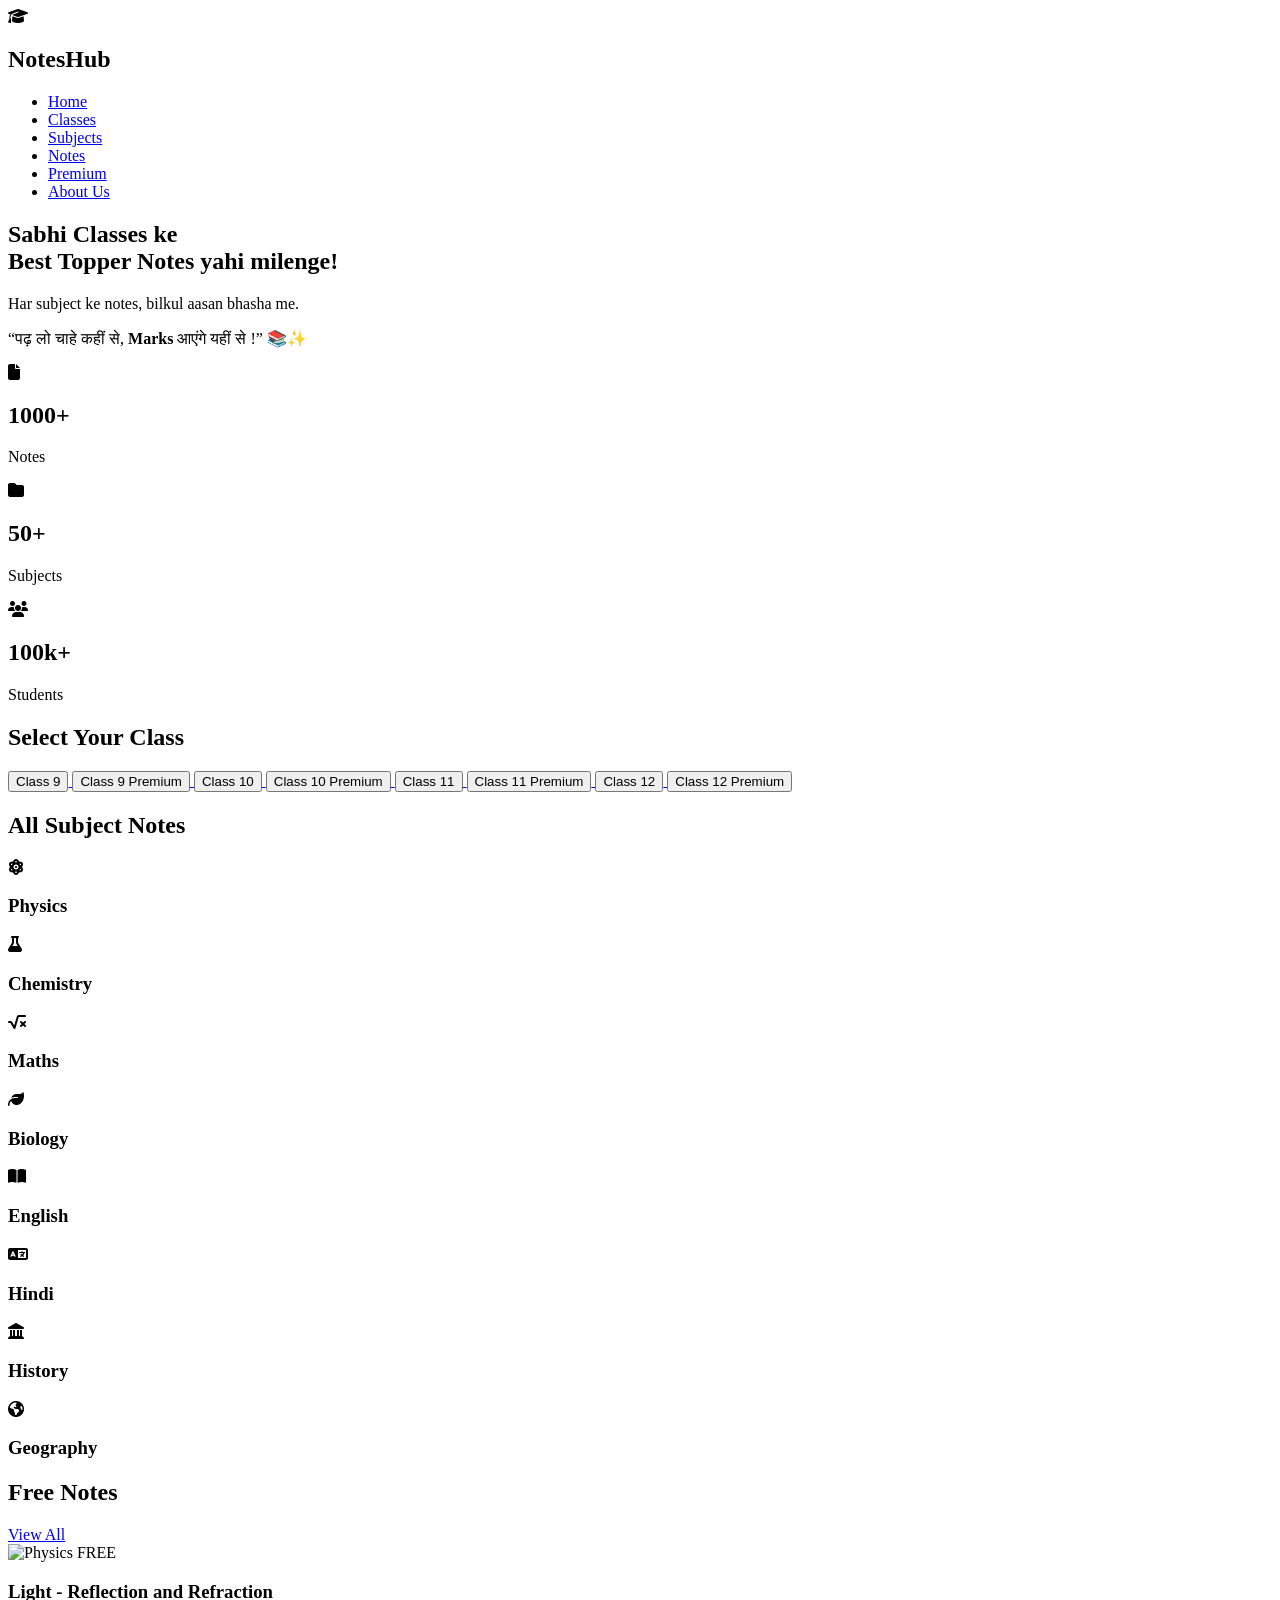
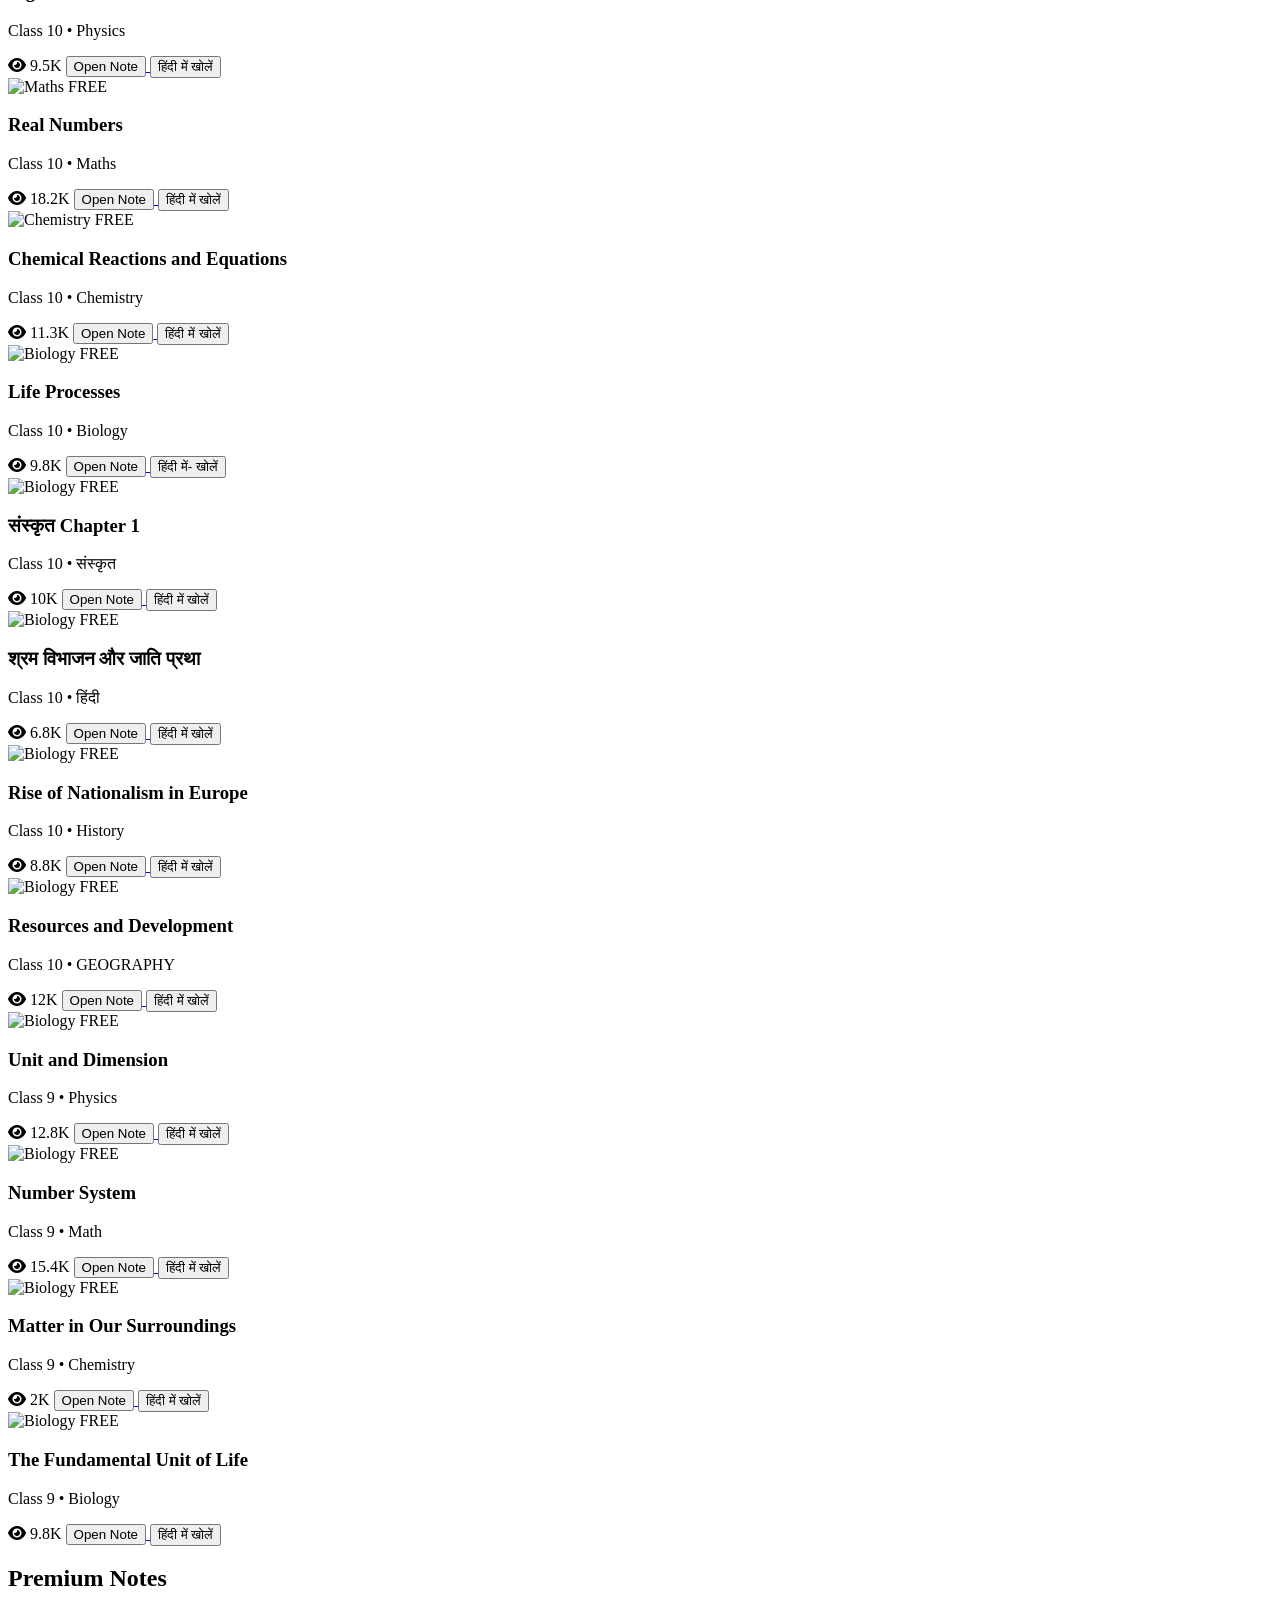
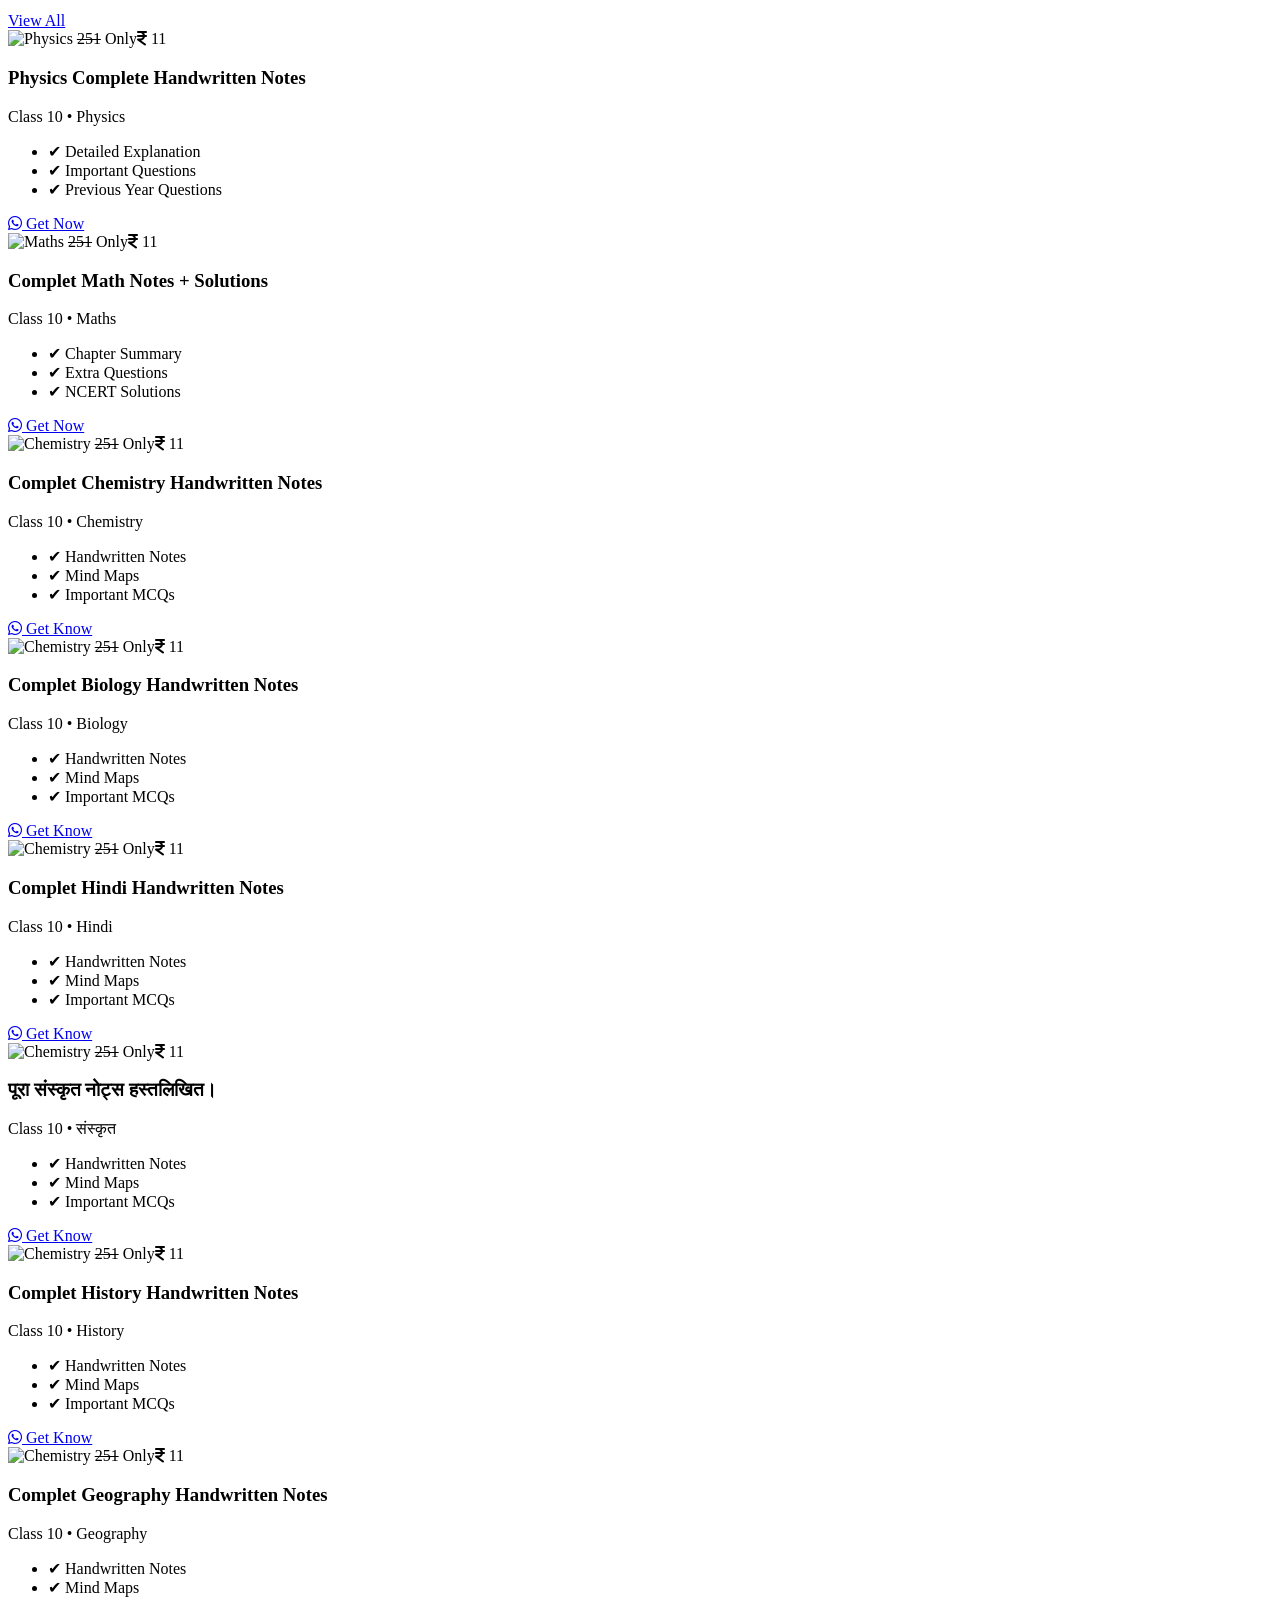
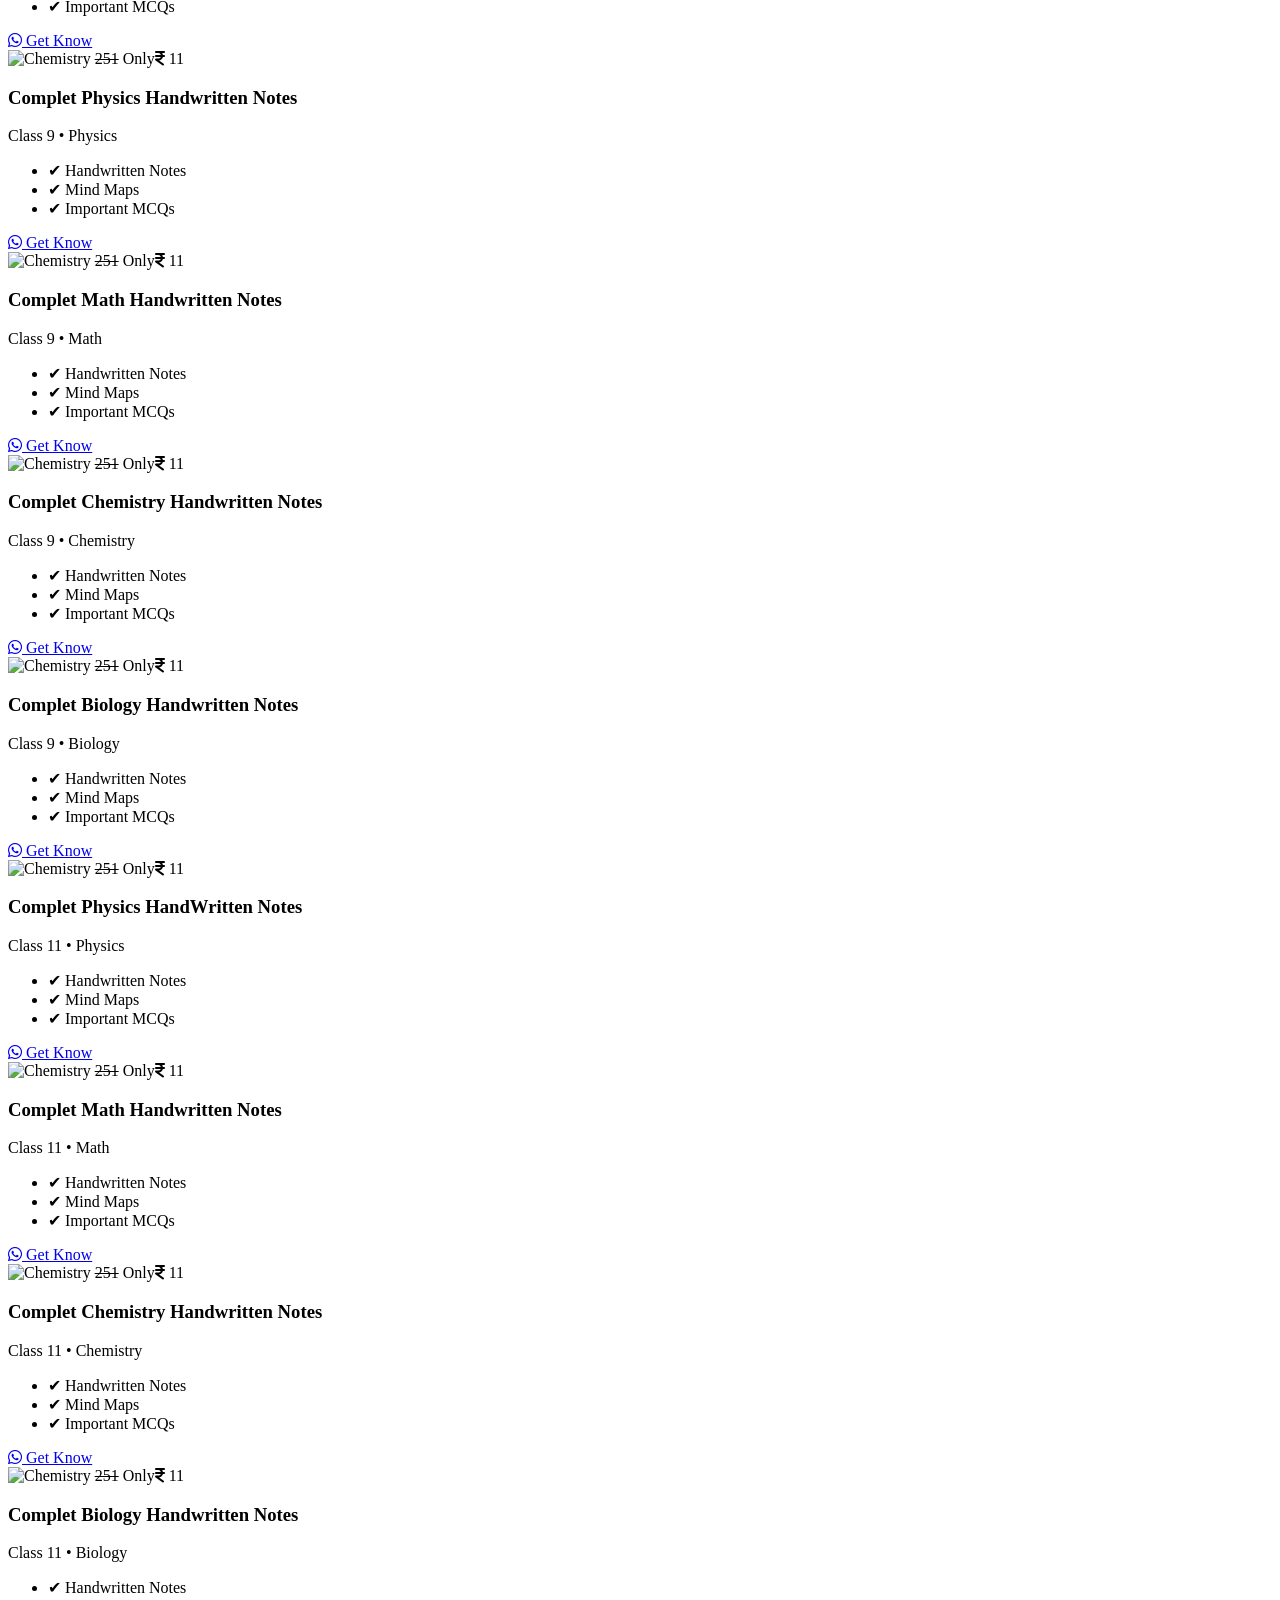
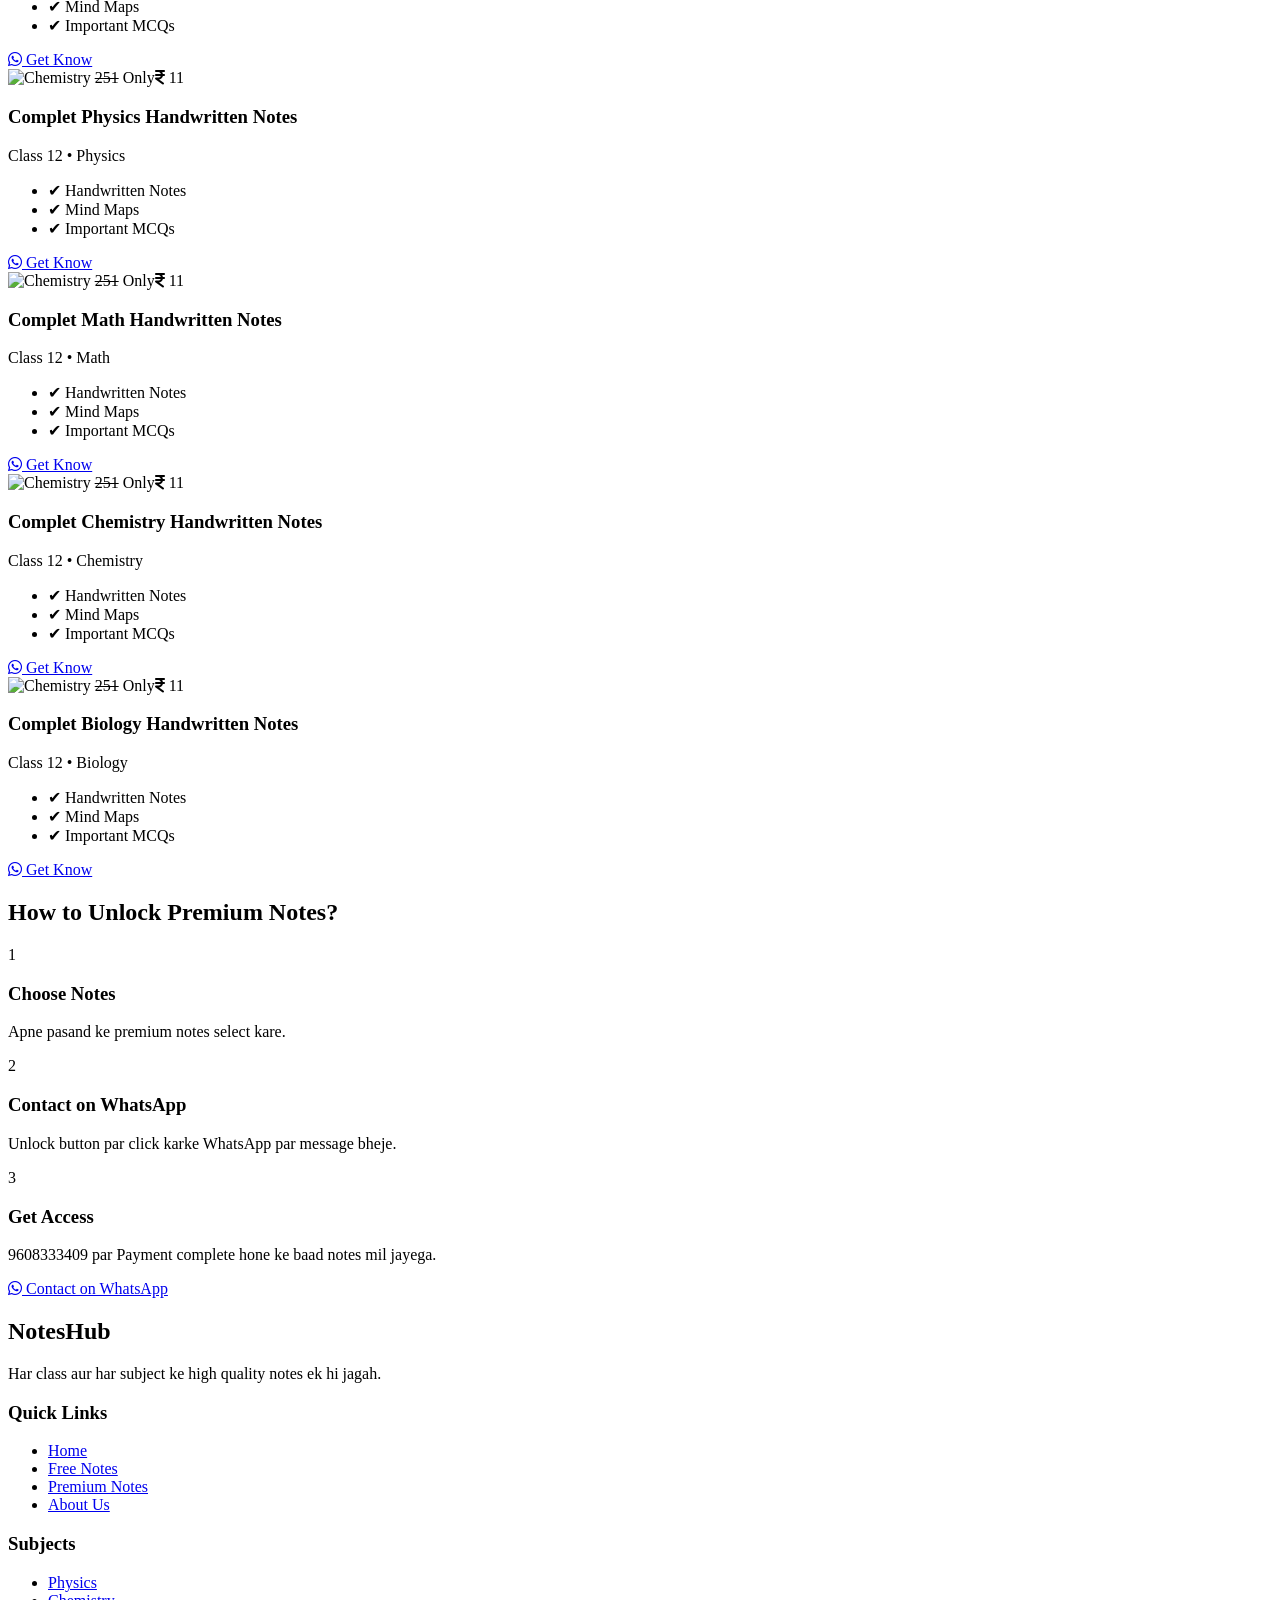
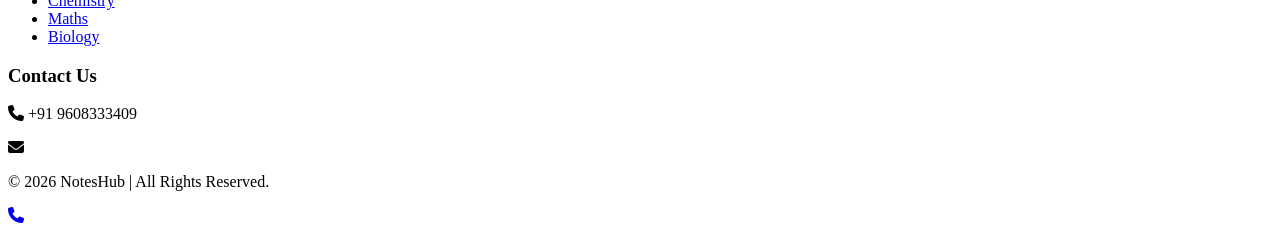
==== index.html @ bd30ff4e "Add files via upload" ====
<!DOCTYPE html>
<html lang="en">
<head>
    <meta charset="UTF-8">
    <meta name="viewport" content="width=device-width, initial-scale=1.0">
    <title>Notes hub</title>
    <link rel="stylesheet"
href="https://cdnjs.cloudflare.com/ajax/libs/font-awesome/6.6.0/css/all.min.css">
<link rel="stylesheet" href="style.css">
</head>
<body>
    
   <!-- ================= NAVBAR START ================= -->

<header>
    <nav class="navbar">

        <div class="logo">
            <i class="fa-solid fa-graduation-cap"></i>
            <h2>NotesHub</h2>
        </div>

        <ul class="nav-links">
            <li><a href="#hero">Home</a></li>
            <li><a href="#class">Classes</a></li>
            
            <li><a href="#subject">Subjects</a></li>
            <li><a href="#free-notes">Notes</a></li>
            <li><a href="#premium">Premium</a></li>
            <li><a href="#about">About Us</a></li>
        </ul>

    </nav>
</header>

<!-- ================= NAVBAR END ================= -->




<!-- ================= HERO SECTION START ================= -->

<section class="hero"id="hero">

    <div class="hero-left">

        <h1>
            Sabhi Classes ke <br>
            Best  <span>Topper Notes</span> yahi milenge!
        </h1>

        <p>
            Har subject ke  notes, bilkul
            aasan bhasha me.
        </p>

        <p>
            “पढ़ लो चाहे कहीं से, <b>Marks</b> आएंगे यहीं से !” 📚✨
        </p>


        


        <div class="stats">

            <div class="stat-box">
                <i class="fa-solid fa-file"></i>
                <div>
                    <h2>1000+</h2>
                    <p>Notes</p>
                </div>
            </div>

            <div class="stat-box">
                <i class="fa-solid fa-folder"></i>
                <div>
                    <h2>50+</h2>
                    <p>Subjects</p>
                </div>
            </div>

            <div class="stat-box">
                <i class="fa-solid fa-users"></i>
                <div>
                    <h2>100k+</h2>
                    <p>Students</p>
                </div>
            </div>

        </div>

    </div>


    <div class="hero-right">

        
    </div>

</section>

<!-- ================= HERO SECTION END ================= --> 


<!-- ================= CLASS SECTION START ================= -->

<section class="class-section"id="class">

    <h2>Select Your Class</h2>

    <div class="class-container">

        <a href="#class-9th">
             <button class="class-btn">Class 9</button>
        </a>
        <a href="#premium-class-9">
             <button class="class-btn pre">Class 9 Premium</button>
        </a>
       <a href="#class-10th">
        <button class="class-btn active" data-class="10">Class 10</button>
       </a> 
        <a href="#premium-class-10th">
             <button class="class-btn pre">Class 10 Premium</button>
        </a>
       <a href="#class-11th">
        <button class="class-btn">Class 11</button>
       </a>
        <a href="#premium-class-11">
             <button class="class-btn pre">Class 11 Premium</button>
        </a>
        <a href="#class-12th">
        <button class="class-btn">Class 12</button>
</a>
     <a href="#premium-class-12">
             <button class="class-btn pre">Class 12 Premium</button>
        </a>
    </div>

</section>

<!-- ================= CLASS SECTION END ================= -->





<!-- ================= SUBJECT SECTION START ================= -->

<section class="subject-section"id="subject">

    <h2>All Subject Notes</h2>

    <div class="subject-container">

        <!-- Physics -->
        <div class="subject-card">
            <i class="fa-solid fa-atom"></i>
            <h3>Physics</h3>
        </div>

        <!-- Chemistry -->
        <div class="subject-card">
            <i class="fa-solid fa-flask"></i>
            <h3>Chemistry</h3>
        </div>

        <!-- Maths -->
        <div class="subject-card">
            <i class="fa-solid fa-square-root-variable"></i>
            <h3>Maths</h3>
        </div>

        <!-- Biology -->
        <div class="subject-card">
            <i class="fa-solid fa-leaf"></i>
            <h3>Biology</h3>
        </div>

        <!-- English -->
        <div class="subject-card">
            <i class="fa-solid fa-book-open"></i>
            <h3>English</h3>
        </div>

        <!-- Hindi -->
        <div class="subject-card">
            <i class="fa-solid fa-language"></i>
            <h3>Hindi</h3>
        </div>

        <!-- History -->
        <div class="subject-card">
            <i class="fa-solid fa-landmark"></i>
            <h3>History</h3>
        </div>

        <!-- Geography -->
        <div class="subject-card">
            <i class="fa-solid fa-earth-americas"></i>
            <h3>Geography</h3>
        </div>

    </div>

</section>

<!-- ================= SUBJECT SECTION END ================= -->


<!-- ================= FREE NOTES SECTION START ================= -->

<section class="free-notes"id="free-notes">

    <div class="section-title" >

        <h2>Free Notes</h2>

        <a href="#">View All</a>

    </div>


    <div class="notes-container">


        <!-- Card 1 -->

        <div class="note-card" id="class-10th">

            <div class="card-image">

                <img src="phycis.png" alt="Physics">

                <span class="tag">FREE</span>

            </div>

            <div class="card-content">

                <h3>Light - Reflection and Refraction</h3>
               
                <p>Class 10 • Physics</p>

                <div class="card-footer">

                    <span>
                        <i class="fa-solid fa-eye"></i>
                        9.5K
                    </span>

                    <a href="physics-new.pdf" target="_blank">
                    <button class="open-note">Open Note</button>
                    </a>

                <a href="physics-new.pdf" target="_blank">
                    <button class="open-note hindi-btn">हिंदी में खोलें</button>
                </a>


                </div>

            </div>

        </div>



        <!-- Card 2 -->

        <div class="note-card">

            <div class="card-image">

                <img src="math.png" alt="Maths">

                <span class="tag">FREE</span>

            </div>

            <div class="card-content">

                <h3>Real Numbers</h3>

                <p>Class 10 • Maths</p>

                <div class="card-footer">

                    <span>
                        <i class="fa-solid fa-eye"></i>
                        18.2K
                    </span>

                   <a href="math-10.pdf" target="_blank">
                    <button class="open-note">Open Note</button>
                    </a>

                    <a href="math-10.pdf" target="_blank">
                    <button class="open-note hindi-btn">हिंदी में खोलें</button>
                </a>

                </div>

            </div>

        </div>



        <!-- Card 3 -->

        <div class="note-card">

            <div class="card-image">

                <img src="chemestry.png" alt="Chemistry">

                <span class="tag">FREE</span>

            </div>

            <div class="card-content">

                <h3>Chemical Reactions and Equations</h3>

                <p>Class 10 • Chemistry</p>

                <div class="card-footer">

                    <span>
                        <i class="fa-solid fa-eye"></i>
                        11.3K
                    </span>

                    
                    <a href="chemistry.pdf" target="_blank">
                    <button class="open-note">Open Note</button>
                    </a>


                    <a href="chemistry.pdf" target="_blank">
                    <button class="open-note hindi-btn">हिंदी में खोलें</button>
                </a>


                </div>

            </div>

        </div>



        <!-- Card 4 -->

        <div class="note-card">

            <div class="card-image">

                <img src="biology.png" alt="Biology">

                <span class="tag">FREE</span>

            </div>

            <div class="card-content">

                <h3>Life Processes</h3>

                <p>Class 10 • Biology</p>

                <div class="card-footer">

                    <span>
                        <i class="fa-solid fa-eye"></i>
                        9.8K
                    </span>

                    <a href="biology.pdf" target="_blank">
                    <button class="open-note">Open Note</button>
                    </a>


                    <a href="biology.pdf" target="_blank">
                    <button class="open-note hindi-btn">हिंदी में- खोलें</button>
                </a>

                </div>

            </div>

        </div>

        <!--card 5-->

        <div class="note-card">

            <div class="card-image">

                <img src="sanskrit-10.png" alt="Biology">

                <span class="tag">FREE</span>

            </div>

            <div class="card-content">

                <h3>संस्कृत Chapter 1</h3>

                <p>Class 10 • संस्कृत</p>

                <div class="card-footer">

                    <span>
                        <i class="fa-solid fa-eye"></i>
                        10K
                    </span>

                    <a href="sanskrit-10.pdf" target="_blank">
                    <button class="open-note">Open Note</button>
                    </a>

                    <a href="sanskrit-10.pdf" target="_blank">
                    <button class="open-note hindi-btn">हिंदी में खोलें</button>
                </a>

                </div>

            </div>

        </div>






        <!--card 6-->
<div class="note-card">

            <div class="card-image">

                <img src="hindi-10.png" alt="Biology">

                <span class="tag">FREE</span>

            </div>

            <div class="card-content">

                <h3>श्रम विभाजन और जाति प्रथा</h3>

                <p>Class 10 • हिंदी</p>

                <div class="card-footer">

                    <span>
                        <i class="fa-solid fa-eye"></i>
                        6.8K
                    </span>

                    <a href="hindi-10.pdf" target="_blank">
                    <button class="open-note">Open Note</button>
                    </a>

                    <a href="hindi-10.pdf" target="_blank">
                    <button class="open-note hindi-btn">हिंदी में खोलें</button>
                </a>

                </div>

            </div>

        </div>




        <!--card 7-->
       <div class="note-card">

            <div class="card-image">

                <img src="history-10.jpeg" alt="Biology">

                <span class="tag">FREE</span>

            </div>

            <div class="card-content">

                <h3>Rise of Nationalism in Europe</h3>

                <p>Class 10 • History</p>

                <div class="card-footer">

                    <span>
                        <i class="fa-solid fa-eye"></i>
                        8.8K
                    </span>

                   <a href="history-new.pdf" target="_blank">
                    <button class="open-note">Open Note</button>
                    </a>

                    <a href="history-new.pdf" target="_blank">
                    <button class="open-note hindi-btn">हिंदी में खोलें</button>
                </a>

                </div>

            </div>

        </div>

        
<!--card 8-->
<div class="note-card">

            <div class="card-image">

                <img src="geography-10.jpeg" alt="Biology">

                <span class="tag">FREE</span>

            </div>

            <div class="card-content">

                <h3>Resources and Development</h3>

                <p>Class 10 • GEOGRAPHY</p>

                <div class="card-footer">

                    <span>
                        <i class="fa-solid fa-eye"></i>
                        12K
                    </span>

                    <a href="geography-new.pdf" target="_blank">
                    <button class="open-note">Open Note</button>
                    </a>
                     <a href="geography-new.pdf" target="_blank">
                    <button class="open-note hindi-btn">हिंदी में खोलें</button>
                </a>


                </div>

            </div>

        </div>



        <!-- card 9-->

<div class="note-card">

            <div class="card-image" id="class-9th">

                <img src="physics-9.jpeg" alt="Biology">

                <span class="tag">FREE</span>

            </div>

            <div class="card-content">

                <h3>Unit and Dimension</h3>

                <p>Class 9 • Physics</p>

                <div class="card-footer">

                    <span>
                        <i class="fa-solid fa-eye"></i>
                        12.8K
                    </span>

                    <a href="Sagar_Kumar_Resume.pdf" target="_blank">
                    <button class="open-note">Open Note</button>
                    </a>

                    <a href="Sagar_Kumar_Resume.pdf" target="_blank">
                    <button class="open-note hindi-btn">हिंदी में खोलें</button>
                </a>

                </div>

            </div>

        </div>


<!--card 10-->
        <div class="note-card">

            <div class="card-image">

                <img src="math-9.jpeg" alt="Biology">

                <span class="tag">FREE</span>

            </div>

            <div class="card-content">

                <h3>Number System</h3>

                <p>Class 9 • Math</p>

                <div class="card-footer">

                    <span>
                        <i class="fa-solid fa-eye"></i>
                        15.4K
                    </span>

                    <a href="Sagar_Kumar_Resume.pdf" target="_blank">
                    <button class="open-note">Open Note</button>
                    </a>

                    <a href="Sagar_Kumar_Resume.pdf" target="_blank">
                    <button class="open-note hindi-btn">हिंदी में खोलें</button>
                </a>

                </div>

            </div>

        </div>




        <!-- card 11-->
         <div class="note-card">

            <div class="card-image">

                <img src="chemistry-9.jpeg" alt="Biology">

                <span class="tag">FREE</span>

            </div>

            <div class="card-content">

                <h3>Matter in Our Surroundings</h3>

                <p>Class 9 • Chemistry</p>

                <div class="card-footer">

                    <span>
                        <i class="fa-solid fa-eye"></i>
                        2K
                    </span>

                    <a href="Sagar_Kumar_Resume.pdf" target="_blank">
                    <button class="open-note">Open Note</button>
                    </a>

                    <a href="Sagar_Kumar_Resume.pdf" target="_blank">
                    <button class="open-note hindi-btn">हिंदी में खोलें</button>
                </a>

                </div>

            </div>

        </div>

<!-- card 12-->
 <div class="note-card">

            <div class="card-image">

                <img src="biology.png" alt="Biology">

                <span class="tag">FREE</span>

            </div>

            <div class="card-content">

                <h3>The Fundamental Unit of Life</h3>

                <p>Class 9 • Biology</p>

                <div class="card-footer">

                    <span>
                        <i class="fa-solid fa-eye"></i>
                        9.8K
                    </span>

                    <a href="Sagar_Kumar_Resume.pdf" target="_blank">
                    <button class="open-note">Open Note</button>
                    </a>

                    <a href="Sagar_Kumar_Resume.pdf" target="_blank">
                    <button class="open-note hindi-btn">हिंदी में खोलें</button>
                </a>

                </div>

            </div>

        </div>

        <!--card 13-->

        <!--card 19-->
       
        </div>

</section>

<!-- ================= FREE NOTES SECTION END ================= -->
<!-- ================= PREMIUM NOTES SECTION START ================= -->

<section class="premium-notes" id="premium">

    <div class="section-title">

        <h2>Premium Notes</h2>

        <a href="#premium-class-10th">View All</a>

    </div>


    <div class="notes-container">


        <!-- Premium Card 1 -->

        <div class="premium-card" id="premium-class-10th"
        data-subject="physics complete Handwritten note"
        data-class="10"
        data-price="11 INR"
        >

            <div class="premium-image">

                <img src="phycis-premium.png" alt="Physics">

                
                <span class="premium-tag">
                    <del>251</del>
                   Only<i class="fa-solid fa-indian-rupee-sign"></i>
                    11
                    
                </span>
            </div>

            <div class="premium-content">

                <h3>Physics Complete Handwritten Notes</h3>

                <p>Class 10 • Physics</p>

                <ul>
                    <li>✔ Detailed Explanation</li>
                    <li>✔ Important Questions</li>
                    <li>✔ Previous Year Questions</li>
                </ul>

                <a href="https://wa.me/919608333409?text=Hello%20Sir,%20Mujhe%20Premium%20Notes%20Unlock%20karna%20hai."
                target="_blank"
                class="unlock-btn" onclick="sendWhatsApp(this)">

                    <i class="fa-brands fa-whatsapp"></i>
                    Get Now

                </a>

            </div>

        </div>



        <!-- Premium Card 2 -->

        <div class="premium-card"
        data-subject="Complet Math handwritten notes"
        data-class="10"
        data-price="11 INR"
        >

            <div class="premium-image">

                <img src="math-all.png" alt="Maths">

                <span class="premium-tag">
                    <del>251</del>
                    Only<i class="fa-solid fa-indian-rupee-sign"></i>
                   11
                </span>

            </div>

            <div class="premium-content">

                <h3>Complet Math Notes + Solutions</h3>


                <p>Class 10 • Maths</p>

                <ul>
                    <li>✔ Chapter Summary</li>
                    <li>✔ Extra Questions</li>
                    <li>✔ NCERT Solutions</li>
                </ul>

                <a href="https://wa.me/919608333409?text=Hello%20Sir,%20Mujhe%20Premium%20Notes%20Unlock%20karna%20hai."
                target="_blank"
                class="unlock-btn" onclick="sendWhatsApp(this)">

                    <i class="fa-brands fa-whatsapp"></i>
                   Get Now

                </a>

            </div>

        </div>



        <!-- Premium Card 3 -->

        <div class="premium-card"
        data-subject="Complet chemistry hanwritten notes"
        data-class="10"
        data-price="11 INR"
        >

            <div class="premium-image">

                <img src="chemistry-new.jpeg" alt="Chemistry">

                <span class="premium-tag">
                    <del>251</del>
                    Only<i class="fa-solid fa-indian-rupee-sign"></i>
                   11
                </span>

            </div>

            <div class="premium-content">

                <h3>Complet Chemistry Handwritten Notes</h3>

                <p>Class 10 • Chemistry</p>

                <ul>
                    <li>✔ Handwritten Notes</li>
                    <li>✔ Mind Maps</li>
                    <li>✔ Important MCQs</li>
                </ul>

                <a href="https://wa.me/919608333409?text=Hello%20Sir,%20Mujhe%20Premium%20Notes%20Unlock%20karna%20hai."
                target="_blank"
                class="unlock-btn" onclick="sendWhatsApp(this)">

                    <i class="fa-brands fa-whatsapp"></i>
                    Get Know

                </a>

            </div>

        </div>


        <!--card 4-->
        <div class="premium-card"
        data-subject="Complet biology handWritten note"
        data-class="10"
        data-price="11 INR"
        >

            <div class="premium-image">

                <img src="biology-all.png" alt="Chemistry">

                <span class="premium-tag">
                    <del>251</del>
                    Only<i class="fa-solid fa-indian-rupee-sign"></i>
                   11
                </span>

            </div>

            <div class="premium-content">

                <h3>Complet Biology Handwritten Notes</h3>

                <p>Class 10 • Biology</p>

                <ul>
                    <li>✔ Handwritten Notes</li>
                    <li>✔ Mind Maps</li>
                    <li>✔ Important MCQs</li>
                </ul>

                <a href="https://wa.me/919608333409?text=Hello%20Sir,%20Mujhe%20Premium%20Notes%20Unlock%20karna%20hai."
                target="_blank"
                class="unlock-btn" onclick="sendWhatsApp(this)">

                    <i class="fa-brands fa-whatsapp"></i>
                    Get Know

                </a>

            </div>

        </div>


        <!--card 5-->

        <div class="premium-card"
        data-subject="Complet Hindi handwritten note"
        data-class="10"
        data-price="11 INR"
        >

            <div class="premium-image">

                <img src="hindi-10.png" alt="Chemistry">

                <span class="premium-tag">
                    <del>251</del>
                    Only<i class="fa-solid fa-indian-rupee-sign"></i>
                   11
                </span>

            </div>

            <div class="premium-content">

                <h3>Complet Hindi Handwritten Notes</h3>

                <p>Class 10 • Hindi</p>

                <ul>
                    <li>✔ Handwritten Notes</li>
                    <li>✔ Mind Maps</li>
                    <li>✔ Important MCQs</li>
                </ul>

                <a href="https://wa.me/919608333409?text=Hello%20Sir,%20Mujhe%20Premium%20Notes%20Unlock%20karna%20hai."
                target="_blank"
                class="unlock-btn" onclick="sendWhatsApp(this)">

                    <i class="fa-brands fa-whatsapp"></i>
                    Get Know

                </a>

            </div>

        </div>



        <!--card 6-->

        <div class="premium-card"
        data-subject="complet संस्कृत handwritten note"
        data-class="10"
        data-price="11 INR"
        >

            <div class="premium-image">

                <img src="sanskrit-10.png" alt="Chemistry">

                <span class="premium-tag">
                    <del>251</del>
                    Only<i class="fa-solid fa-indian-rupee-sign"></i>
                    11
                </span>

            </div>

            <div class="premium-content">

                <h3>पूरा संस्कृत नोट्स हस्तलिखित।</h3>

                <p>Class 10 • संस्कृत</p>

                <ul>
                    <li>✔ Handwritten Notes</li>
                    <li>✔ Mind Maps</li>
                    <li>✔ Important MCQs</li>
                </ul>

                <a href="https://wa.me/919608333409?text=Hello%20Sir,%20Mujhe%20Premium%20Notes%20Unlock%20karna%20hai."
                target="_blank"
                class="unlock-btn" onclick="sendWhatsApp(this)">

                    <i class="fa-brands fa-whatsapp"></i>
                    Get Know

                </a>

            </div>

        </div>



        <!--card 7-->


        <div class="premium-card"
        data-subject="Complet History handWritten note"
        data-class="10"
        data-price="11 INR"
        >

            <div class="premium-image">

                <img src="history-10.jpeg" alt="Chemistry">

                <span class="premium-tag">
                    <del>251</del>
                    Only<i class="fa-solid fa-indian-rupee-sign"></i>
                   11
                </span>

            </div>

            <div class="premium-content">

                <h3>Complet History Handwritten Notes</h3>

                <p>Class 10 • History</p>

                <ul>
                    <li>✔ Handwritten Notes</li>
                    <li>✔ Mind Maps</li>
                    <li>✔ Important MCQs</li>
                </ul>

                <a href="https://wa.me/919608333409?text=Hello%20Sir,%20Mujhe%20Premium%20Notes%20Unlock%20karna%20hai."
                target="_blank"
                class="unlock-btn" onclick="sendWhatsApp(this)">

                    <i class="fa-brands fa-whatsapp"></i>
                    Get Know

                </a>

            </div>

        </div>


        <!--card 8-->

<div class="premium-card"
data-subject="Geography handWritten notes"
data-class="class-10"
data-price="11 INR">

            <div class="premium-image">

                <img src="geography-10.jpeg" alt="Chemistry">

                <span class="premium-tag">
                    <del>251</del>
                    Only<i class="fa-solid fa-indian-rupee-sign"></i>
                   11
                </span>

            </div>

            <div class="premium-content">

                <h3>Complet Geography Handwritten Notes</h3>

                <p>Class 10 • Geography</p>

                <ul>
                    <li>✔ Handwritten Notes</li>
                    <li>✔ Mind Maps</li>
                    <li>✔ Important MCQs</li>
                </ul>

                <a href="https://wa.me/919608333409?text=Hello%20Sir,%20Mujhe%20Premium%20Notes%20Unlock%20karna%20hai."
                target="_blank"
                class="unlock-btn" onclick="sendWhatsApp(this)">

                    <i class="fa-brands fa-whatsapp"></i>
                    Get Know

                </a>

            </div>

        </div>

        <!--card 9-->
<div class="premium-card" id="premium-class-9"
        data-subject="complet physics handwritten note"
            data-class="9"
            data-price="11 INR"
>

            <div class="premium-image">

                <img src="physics-9.jpeg" alt="Chemistry">

                <span class="premium-tag">
                    <del>251</del>
                    Only<i class="fa-solid fa-indian-rupee-sign"></i>
                   11
                </span>

            </div>

            <div class="premium-content">

                <h3>Complet Physics Handwritten Notes</h3>

                <p>Class 9 • Physics</p>

                <ul>
                    <li>✔ Handwritten Notes</li>
                    <li>✔ Mind Maps</li>
                    <li>✔ Important MCQs</li>
                </ul>

                <a href="https://wa.me/919608333409?text=Hello%20Sir,%20Mujhe%20Premium%20Notes%20Unlock%20karna%20hai."
                target="_blank"
                class="unlock-btn" onclick="sendWhatsApp(this)">

                    <i class="fa-brands fa-whatsapp"></i>
                    Get Know

                </a>

            </div>

        </div>




        <!--card 10-->

<div class="premium-card"
        data-subject="complet Math Handwrittten note"
        data-class="9"
        data-price="11 INR"
>

            <div class="premium-image">

                <img src="math-9.jpeg" alt="Chemistry">

                <span class="premium-tag">
                    <del>251</del>
                    Only<i class="fa-solid fa-indian-rupee-sign"></i>
                   11
                </span>

            </div>

            <div class="premium-content">

                <h3>Complet Math Handwritten Notes</h3>

                <p>Class 9 • Math</p>

                <ul>
                    <li>✔ Handwritten Notes</li>
                    <li>✔ Mind Maps</li>
                    <li>✔ Important MCQs</li>
                </ul>

                <a href="https://wa.me/919608333409?text=Hello%20Sir,%20Mujhe%20Premium%20Notes%20Unlock%20karna%20hai."
                target="_blank"
                class="unlock-btn" onclick="sendWhatsApp(this)">

                    <i class="fa-brands fa-whatsapp"></i>
                    Get Know

                </a>

            </div>

        </div>



        <!--card 11-->
        <div class="premium-card"
        data-subject="complet Chemistry Handwritten note"
        data-class="9"
        data-price="11 INR"
        >

            <div class="premium-image">

                <img src="chemistry-9.jpeg" alt="Chemistry">

                <span class="premium-tag">
                    <del>251</del>
                    Only<i class="fa-solid fa-indian-rupee-sign"></i>
                   11
                </span>

            </div>

            <div class="premium-content">

                <h3>Complet Chemistry Handwritten Notes</h3>

                <p>Class 9 • Chemistry</p>

                <ul>
                    <li>✔ Handwritten Notes</li>
                    <li>✔ Mind Maps</li>
                    <li>✔ Important MCQs</li>
                </ul>

                <a href="https://wa.me/919608333409?text=Hello%20Sir,%20Mujhe%20Premium%20Notes%20Unlock%20karna%20hai."
                target="_blank"
                class="unlock-btn" onclick="sendWhatsApp(this)">

                    <i class="fa-brands fa-whatsapp"></i>
                    Get Know

                </a>

            </div>

        </div>


        <!--card 12-->

        <div class="premium-card"
        data-subject="Complet Biology handwritten note"
        data-class="9"
        data-price="11 INR"
        >

            <div class="premium-image">

                <img src="biology-all.png" alt="Chemistry">

                <span class="premium-tag">
                    <del>251</del>
                    Only<i class="fa-solid fa-indian-rupee-sign"></i>
                   11
                </span>

            </div>

            <div class="premium-content">

                <h3>Complet Biology Handwritten Notes</h3>

                <p>Class 9 • Biology</p>

                <ul>
                    <li>✔ Handwritten Notes</li>
                    <li>✔ Mind Maps</li>
                    <li>✔ Important MCQs</li>
                </ul>

                <a href="https://wa.me/919608333409?text=Hello%20Sir,%20Mujhe%20Premium%20Notes%20Unlock%20karna%20hai."
                target="_blank"
                class="unlock-btn" onclick="sendWhatsApp(this)">

                    <i class="fa-brands fa-whatsapp"></i>
                    Get Know

                </a>

            </div>

        </div>


        <!--card 13-->
        <div class="premium-card" id="premium-class-11"
        data-subject="complet physics handwritten note"
        data-class="11"
        data-price="11 INR"
        >

            <div class="premium-image">

                <img src="physics-all.jpeg" alt="Chemistry">

                <span class="premium-tag">
                    <del>251</del>
                    Only<i class="fa-solid fa-indian-rupee-sign"></i>
                   11
                </span>

            </div>

            <div class="premium-content">

                <h3>Complet Physics HandWritten Notes</h3>

                <p>Class 11 • Physics</p>

                <ul>
                    <li>✔ Handwritten Notes</li>
                    <li>✔ Mind Maps</li>
                    <li>✔ Important MCQs</li>
                </ul>

                <a href="https://wa.me/919608333409?text=Hello%20Sir,%20Mujhe%20Premium%20Notes%20Unlock%20karna%20hai."
                target="_blank"
                class="unlock-btn" onclick="sendWhatsApp(this)">

                    <i class="fa-brands fa-whatsapp"></i>
                    Get Know

                </a>

            </div>

        </div>


        <!--card 14-->
        <div class="premium-card"
        data-subject="Complet math handwritten notes"
        data-class="11"
        data-price="11 INR"
        >

            <div class="premium-image">

                <img src="math-all.png" alt="Chemistry">

                <span class="premium-tag">
                    <del>251</del>
                    Only<i class="fa-solid fa-indian-rupee-sign"></i>
                   11
                </span>

            </div>

            <div class="premium-content">

                <h3>Complet Math Handwritten Notes</h3>

                <p>Class 11 • Math</p>

                <ul>
                    <li>✔ Handwritten Notes</li>
                    <li>✔ Mind Maps</li>
                    <li>✔ Important MCQs</li>
                </ul>

                <a href="https://wa.me/919608333409?text=Hello%20Sir,%20Mujhe%20Premium%20Notes%20Unlock%20karna%20hai."
                target="_blank"
                class="unlock-btn" onclick="sendWhatsApp(this)">

                    <i class="fa-brands fa-whatsapp"></i>
                    Get Know

                </a>

            </div>

        </div>



        <!--card 15-->
        <div class="premium-card"
        data-subject="complet chemistry Handwritten note"
        data-class="11"
        data-price="11 INR"
        
        >

            <div class="premium-image">

                <img src="chemistry2-all.png" alt="Chemistry">

                <span class="premium-tag">
                    <del>251</del>
                    Only<i class="fa-solid fa-indian-rupee-sign"></i>
                   11
                </span>

            </div>

            <div class="premium-content">

                <h3>Complet Chemistry Handwritten Notes</h3>

                <p>Class 11 • Chemistry</p>

                <ul>
                    <li>✔ Handwritten Notes</li>
                    <li>✔ Mind Maps</li>
                    <li>✔ Important MCQs</li>
                </ul>

                <a href="https://wa.me/919608333409?text=Hello%20Sir,%20Mujhe%20Premium%20Notes%20Unlock%20karna%20hai."
                target="_blank"
                class="unlock-btn" onclick="sendWhatsApp(this)">

                    <i class="fa-brands fa-whatsapp"></i>
                    Get Know

                </a>

            </div>

        </div>

        <!--card 16-->

        <div class="premium-card"
        data-subject="complet Biology handWritten note"
        note-class="11"
        >

            <div class="premium-image">

                <img src="biology-all.png" alt="Chemistry">

                <span class="premium-tag">
                    <del>251</del>
                    Only<i class="fa-solid fa-indian-rupee-sign"></i>
                   11
                </span>

            </div>

            <div class="premium-content">

                <h3>Complet Biology Handwritten Notes</h3>

                <p>Class 11 • Biology</p>

                <ul>
                    <li>✔ Handwritten Notes</li>
                    <li>✔ Mind Maps</li>
                    <li>✔ Important MCQs</li>
                </ul>

                <a href="https://wa.me/919608333409?text=Hello%20Sir,%20Mujhe%20Premium%20Notes%20Unlock%20karna%20hai."
                target="_blank"
                class="unlock-btn" onclick="sendWhatsApp(this)">

                    <i class="fa-brands fa-whatsapp"></i>
                    Get Know

                </a>

            </div>

        </div>

        <!--card 17-->
        <div class="premium-card" id="premium-class-12"
        data-subject="complet Physics handwritten note"
        data-class="12"
        data-price="11 INR"
        >

            <div class="premium-image">

                <img src="physics-all.jpeg" alt="Chemistry">

                <span class="premium-tag">
                    <del>251</del>
                    Only<i class="fa-solid fa-indian-rupee-sign"></i>
                   11
                </span>

            </div>

            <div class="premium-content">

                <h3>Complet Physics Handwritten Notes</h3>

                <p>Class 12 • Physics</p>

                <ul>
                    <li>✔ Handwritten Notes</li>
                    <li>✔ Mind Maps</li>
                    <li>✔ Important MCQs</li>
                </ul>

                <a href="https://wa.me/919608333409?text=Hello%20Sir,%20Mujhe%20Premium%20Notes%20Unlock%20karna%20hai."
                target="_blank"
                class="unlock-btn" onclick="sendWhatsApp(this)">

                    <i class="fa-brands fa-whatsapp"></i>
                    Get Know

                </a>

            </div>

        </div>

        <!--card 18-->

        <div class="premium-card"
        data-subject = "complet Math Handwritten note"
        data-class="12"
        data-price="11 INR"
        >

            <div class="premium-image">

                <img src="math-all.png" alt="Chemistry">

                <span class="premium-tag">
                    <del>251</del>
                    Only<i class="fa-solid fa-indian-rupee-sign"></i>
                   11
                </span>

            </div>

            <div class="premium-content">

                <h3>Complet Math Handwritten Notes</h3>

                <p>Class 12 • Math</p>

                <ul>
                    <li>✔ Handwritten Notes</li>
                    <li>✔ Mind Maps</li>
                    <li>✔ Important MCQs</li>
                </ul>

                <a href="https://wa.me/919608333409?text=Hello%20Sir,%20Mujhe%20Premium%20Notes%20Unlock%20karna%20hai."
                target="_blank"
                class="unlock-btn" onclick="sendWhatsApp(this)">

                    <i class="fa-brands fa-whatsapp"></i>
                    Get Know

                </a>

            </div>

        </div>

        <!--card 19-->
        <div class="premium-card"
        data-subject="complet Chemistry HandWritten note"
        data-class="12"
        data-price="11 INR"
        >

            <div class="premium-image">

                <img src="chemistry-all.png" alt="Chemistry">

                <span class="premium-tag">
                    <del>251</del>
                    Only<i class="fa-solid fa-indian-rupee-sign"></i>
                   11
                </span>

            </div>

            <div class="premium-content">

                <h3>Complet Chemistry Handwritten Notes</h3>

                <p>Class 12 • Chemistry</p>

                <ul>
                    <li>✔ Handwritten Notes</li>
                    <li>✔ Mind Maps</li>
                    <li>✔ Important MCQs</li>
                </ul>

                <a href="https://wa.me/919608333409?text=Hello%20Sir,%20Mujhe%20Premium%20Notes%20Unlock%20karna%20hai."
                target="_blank"
                class="unlock-btn">

                    <i class="fa-brands fa-whatsapp"></i>
                    Get Know

                </a>

            </div>

        </div>

        <!--card 20-->

        <div class="premium-card"
        data-subject="complet Biology handwritten note"
        
        >

            <div class="premium-image">

                <img src="biology-all.png" alt="Chemistry">

                
                <span class="premium-tag">
                    <del>
                    251</del>
                    Only<i class="fa-solid fa-indian-rupee-sign"></i>
                   11
                </span>

            </div>

            <div class="premium-content">

                <h3>Complet Biology Handwritten Notes</h3>

                <p>Class 12 • Biology</p>

                <ul>
                    <li>✔ Handwritten Notes</li>
                    <li>✔ Mind Maps</li>
                    <li>✔ Important MCQs</li>
                </ul>

                <a href="https://wa.me/919608333409?text=Hello%20Sir,%20Mujhe%20Premium%20Notes%20Unlock%20karna%20hai."
                target="_blank"
                class="unlock-btn" onclick="sendWhatsApp(this)">

                    <i class="fa-brands fa-whatsapp"></i>
                    Get Know

                </a>

            </div>

        </div>

    </div>

</section>

<!-- ================= PREMIUM NOTES SECTION END ================= -->

<!-- ================= HOW TO UNLOCK SECTION START ================= -->

<section class="unlock-section">

    <h2>How to Unlock Premium Notes?</h2>

    <div class="steps-container">

        <div class="step-card">
            <div class="step-number">1</div>
            <h3>Choose Notes</h3>
            <p>Apne pasand ke premium notes select kare.</p>
        </div>

        <div class="step-card">
            <div class="step-number">2</div>
            <h3>Contact on WhatsApp</h3>
            <p>Unlock button par click karke WhatsApp par message bheje.</p>
        </div>

        <div class="step-card">
            <div class="step-number">3</div>
            <h3>Get Access</h3>
            <p>9608333409 par  Payment complete hone ke baad notes mil jayega.</p>
        </div>

    </div>

    <a href="https://wa.me/919608333409?text=Hello%20Sir,%20Mujhe%20Premium%20Notes%20Unlock%20karna%20hai."
       target="_blank"
       class="main-whatsapp-btn">

        <i class="fa-brands fa-whatsapp"></i>
        Contact on WhatsApp

    </a>

</section>

<!-- ================= HOW TO UNLOCK SECTION END ================= -->





<!-- ================= FOOTER START ================= -->

<footer>

    <div class="footer-container" id="about">

        <!-- About -->
        <div class="footer-box">

            <h2>NotesHub</h2>

            <p>
                Har class aur har subject ke high quality notes ek hi jagah.
            </p>

        </div>


        <!-- Quick Links -->

        <div class="footer-box">

            <h3>Quick Links</h3>

            <ul>
                <li><a href="#">Home</a></li>
                <li><a href="#">Free Notes</a></li>
                <li><a href="#">Premium Notes</a></li>
                <li><a href="#">About Us</a></li>
            </ul>

        </div>


        <!-- Subjects -->

        <div class="footer-box">

            <h3>Subjects</h3>

            <ul>
                <li><a href="#">Physics</a></li>
                <li><a href="#">Chemistry</a></li>
                <li><a href="#">Maths</a></li>
                <li><a href="#">Biology</a></li>
            </ul>

        </div>



        <!-- Contact -->

        <div class="footer-box">

            <h3>Contact Us</h3>

            <p>
                <i class="fa-solid fa-phone"></i>
                +91 9608333409
            </p>

            <p>
                <i class="fa-solid fa-envelope"></i>
                
            </p>

        </div>

    </div>



    


    <div class="copyright">

        <p>
            © 2026 NotesHub | All Rights Reserved.
        </p>

    </div>

</footer>

<!-- ================= FOOTER END ================= -->





<!-- ================= FLOATING CALL BUTTON START ================= -->

<a href="tel:+919608333409" class="floating-call">

    <i class="fa-solid fa-phone"></i>

</a>

<!-- ================= FLOATING CALL BUTTON END ================= -->
<script src="script.js"></script>
</body>
</html>
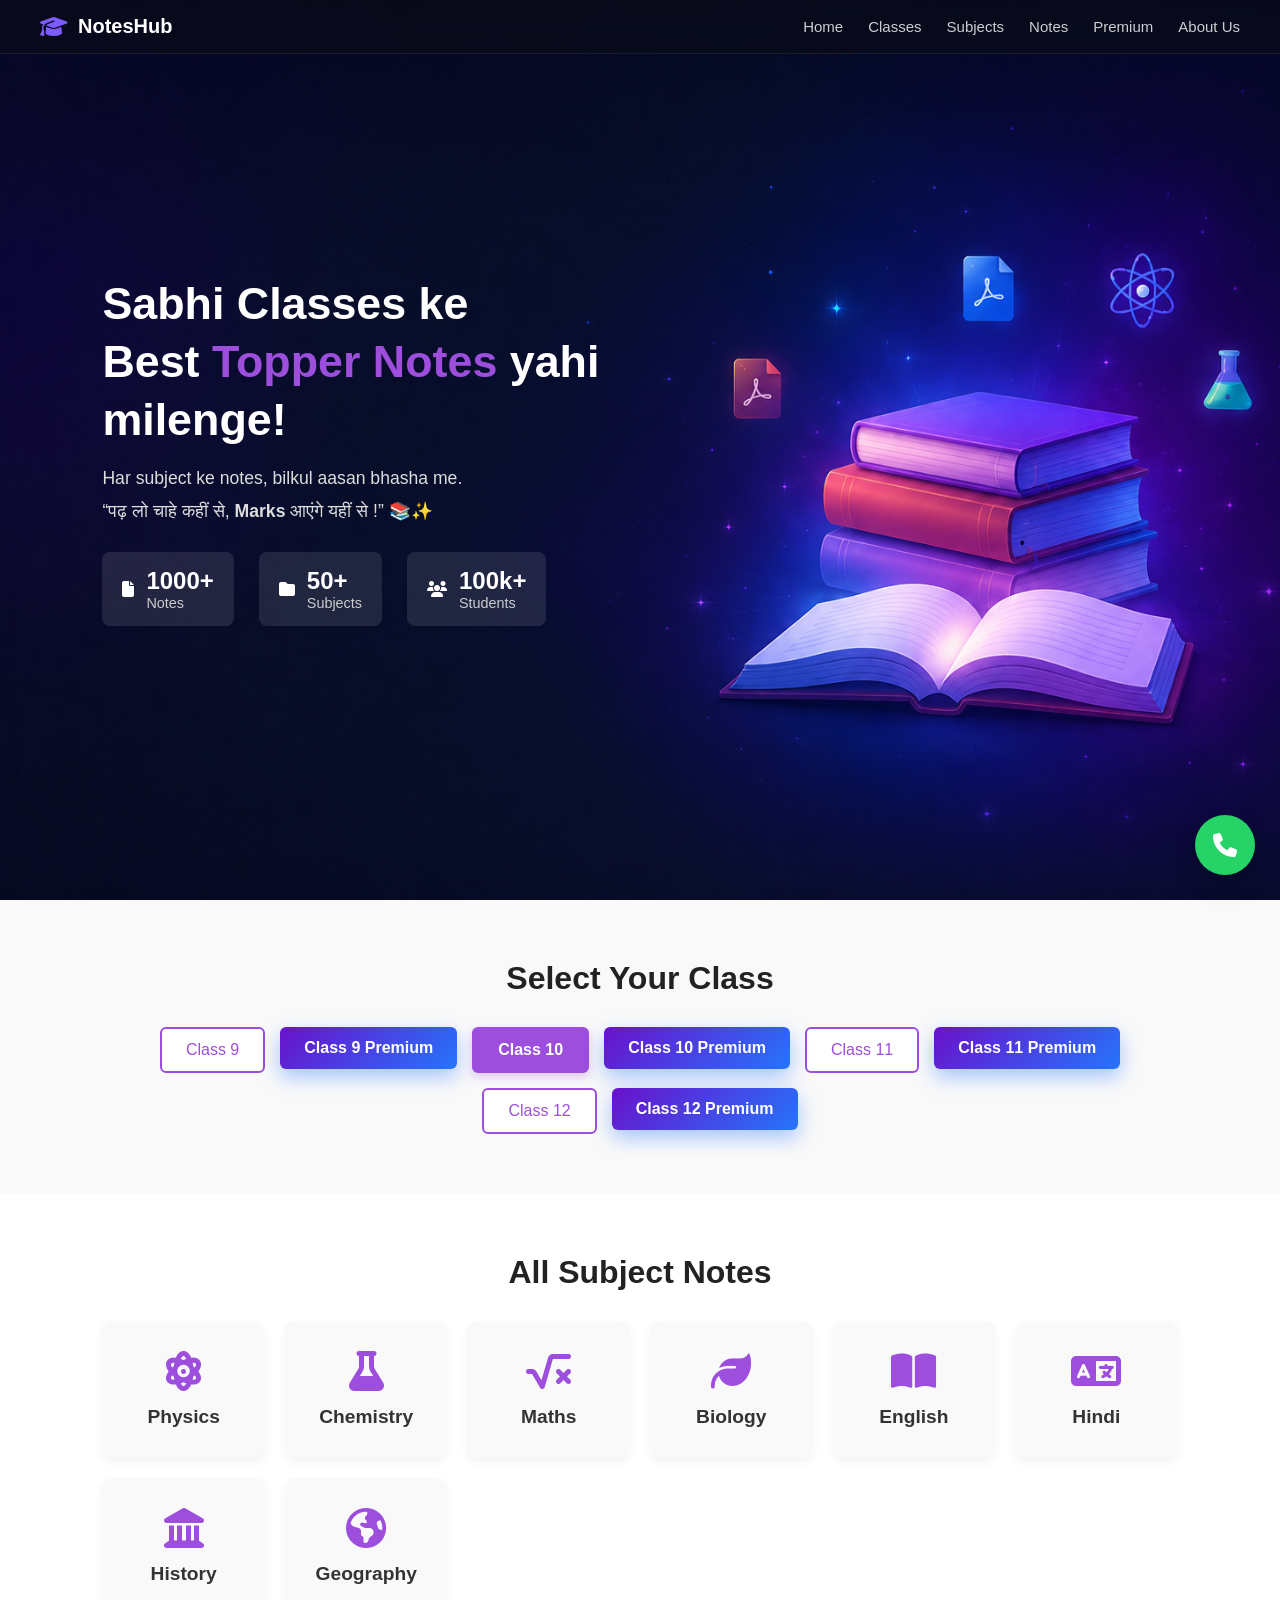
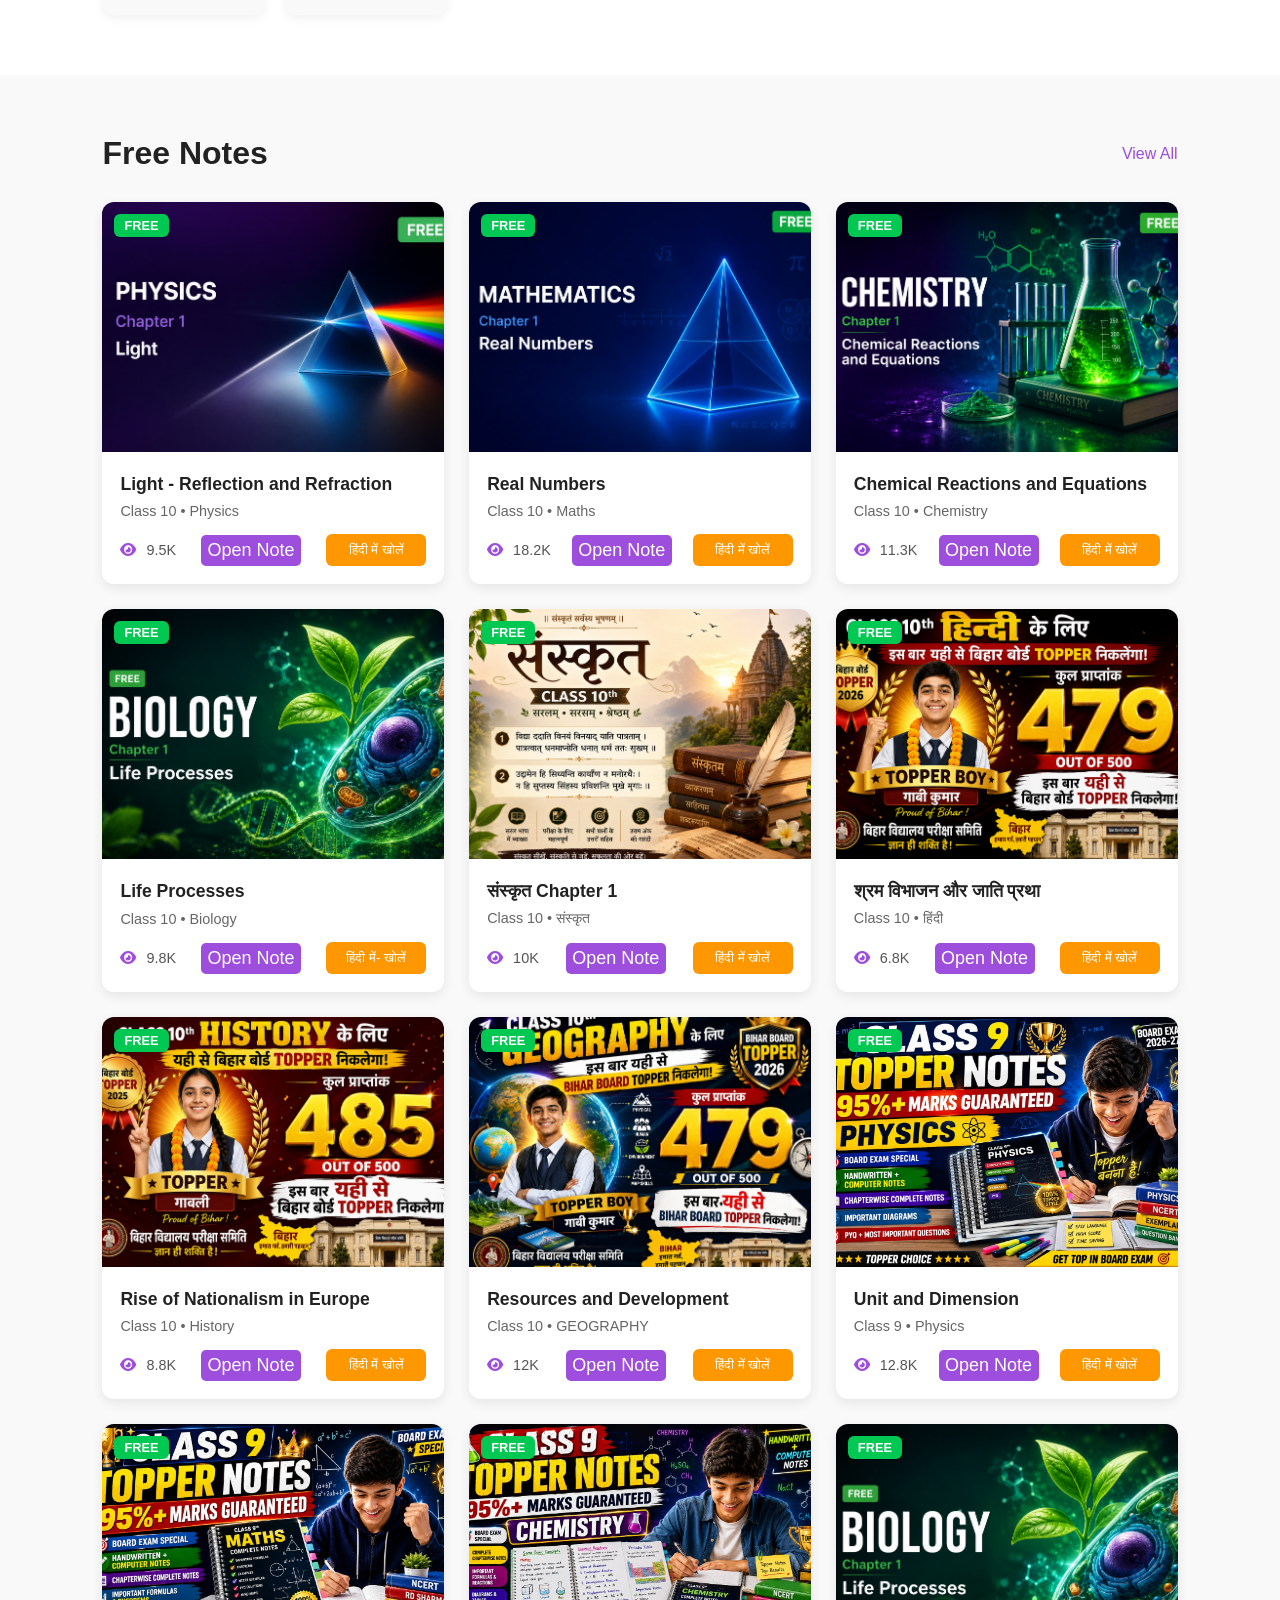
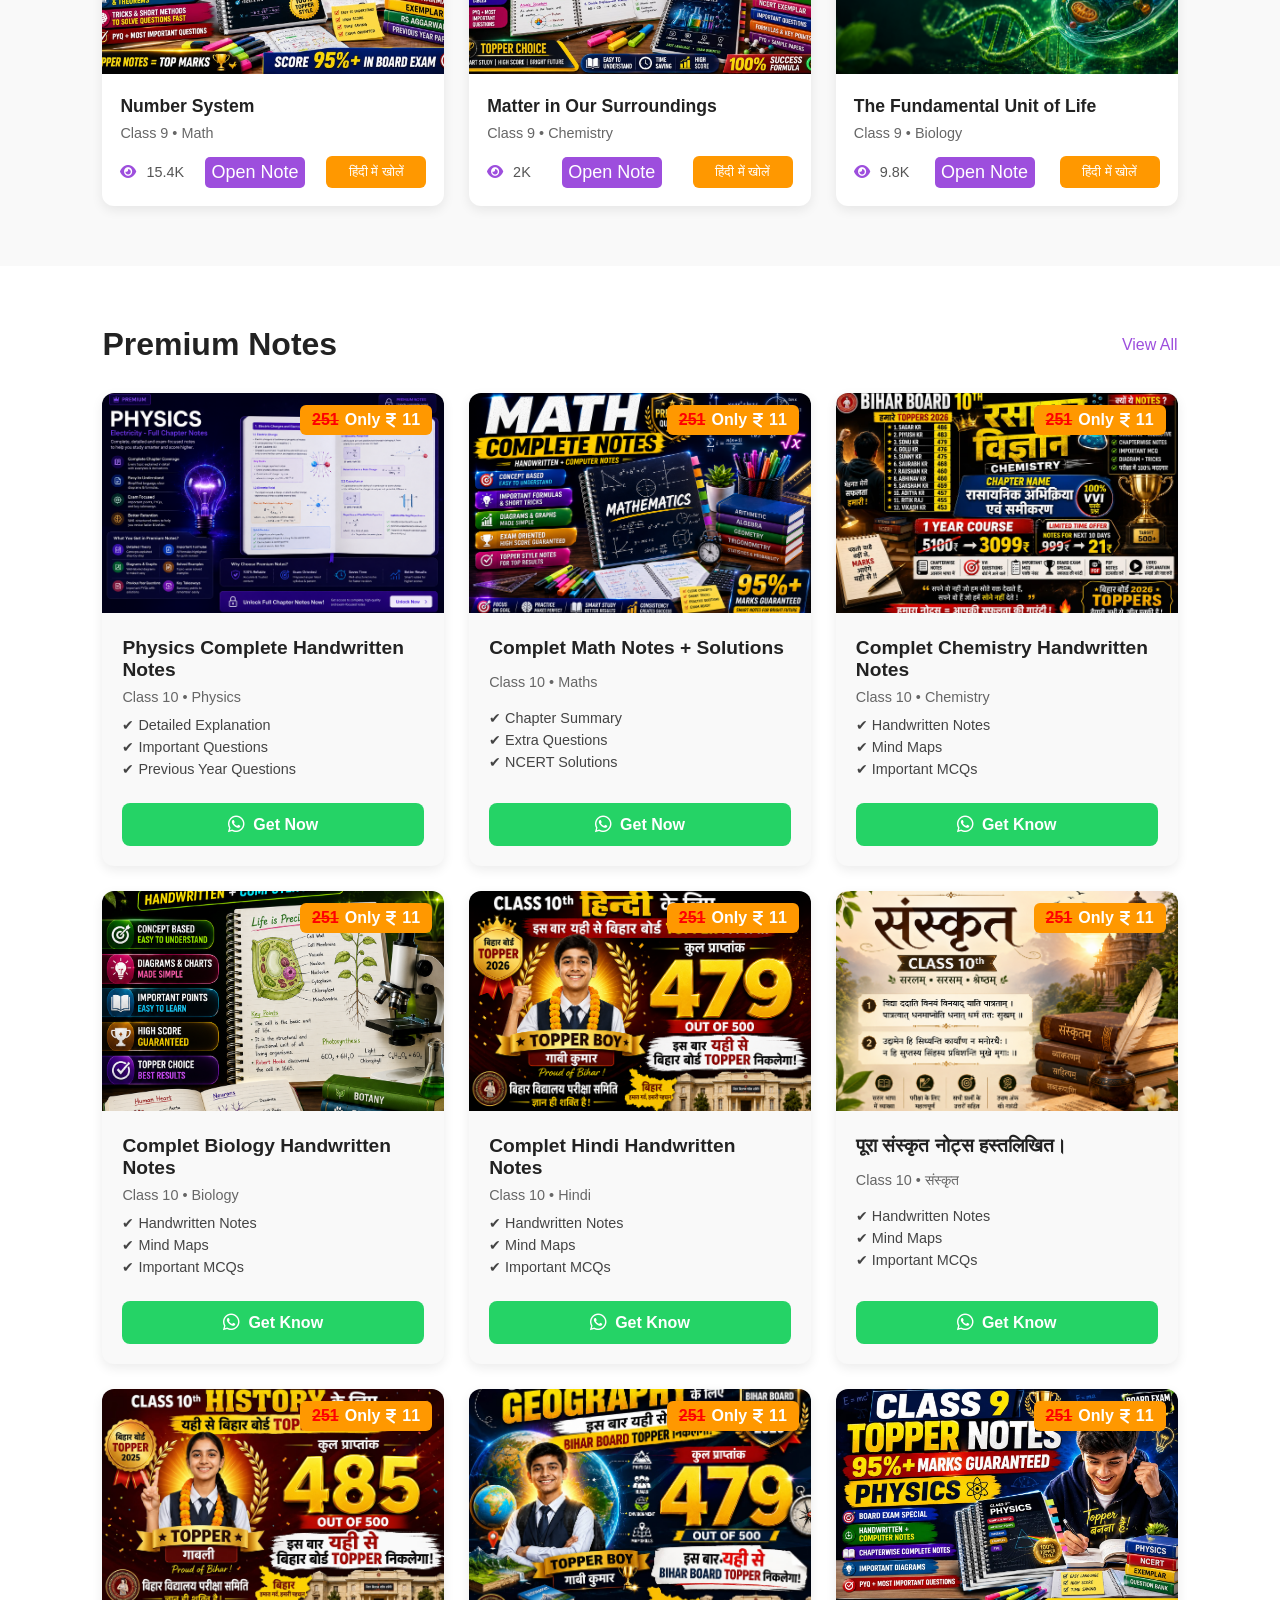
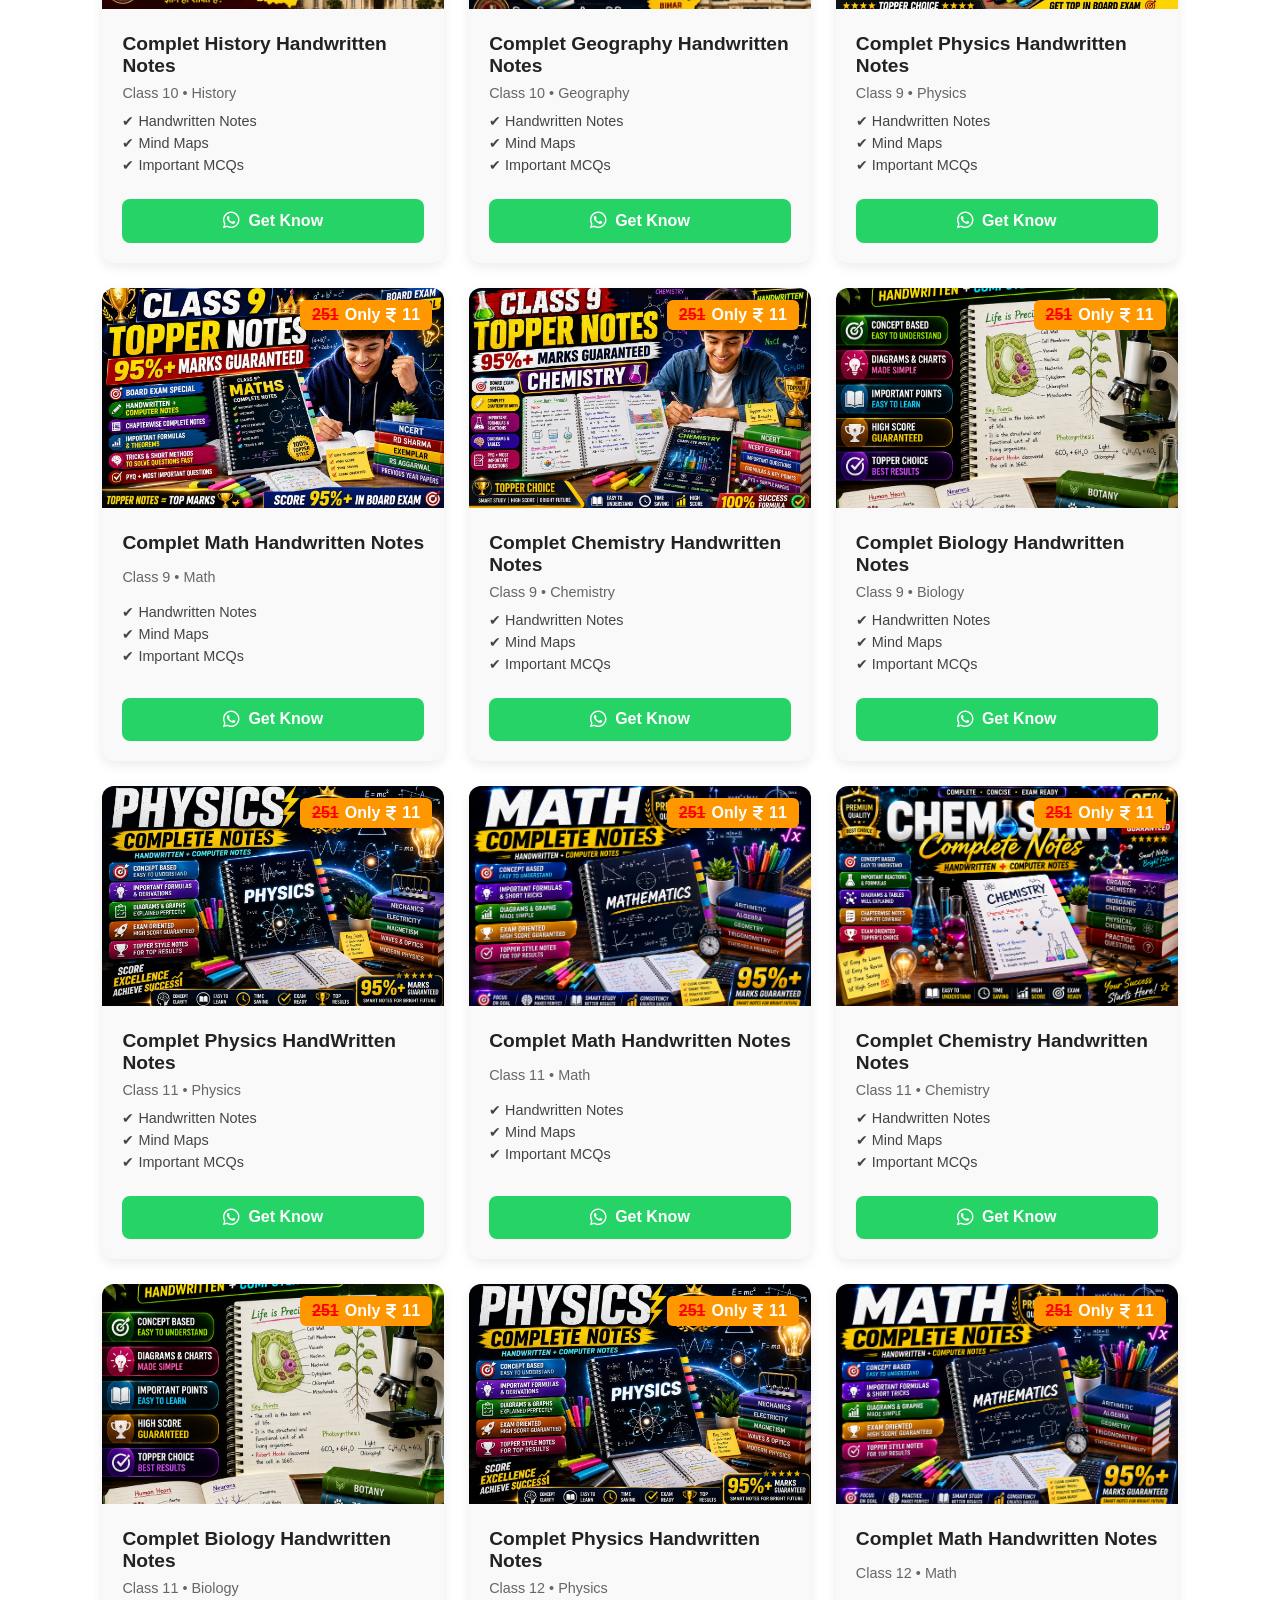
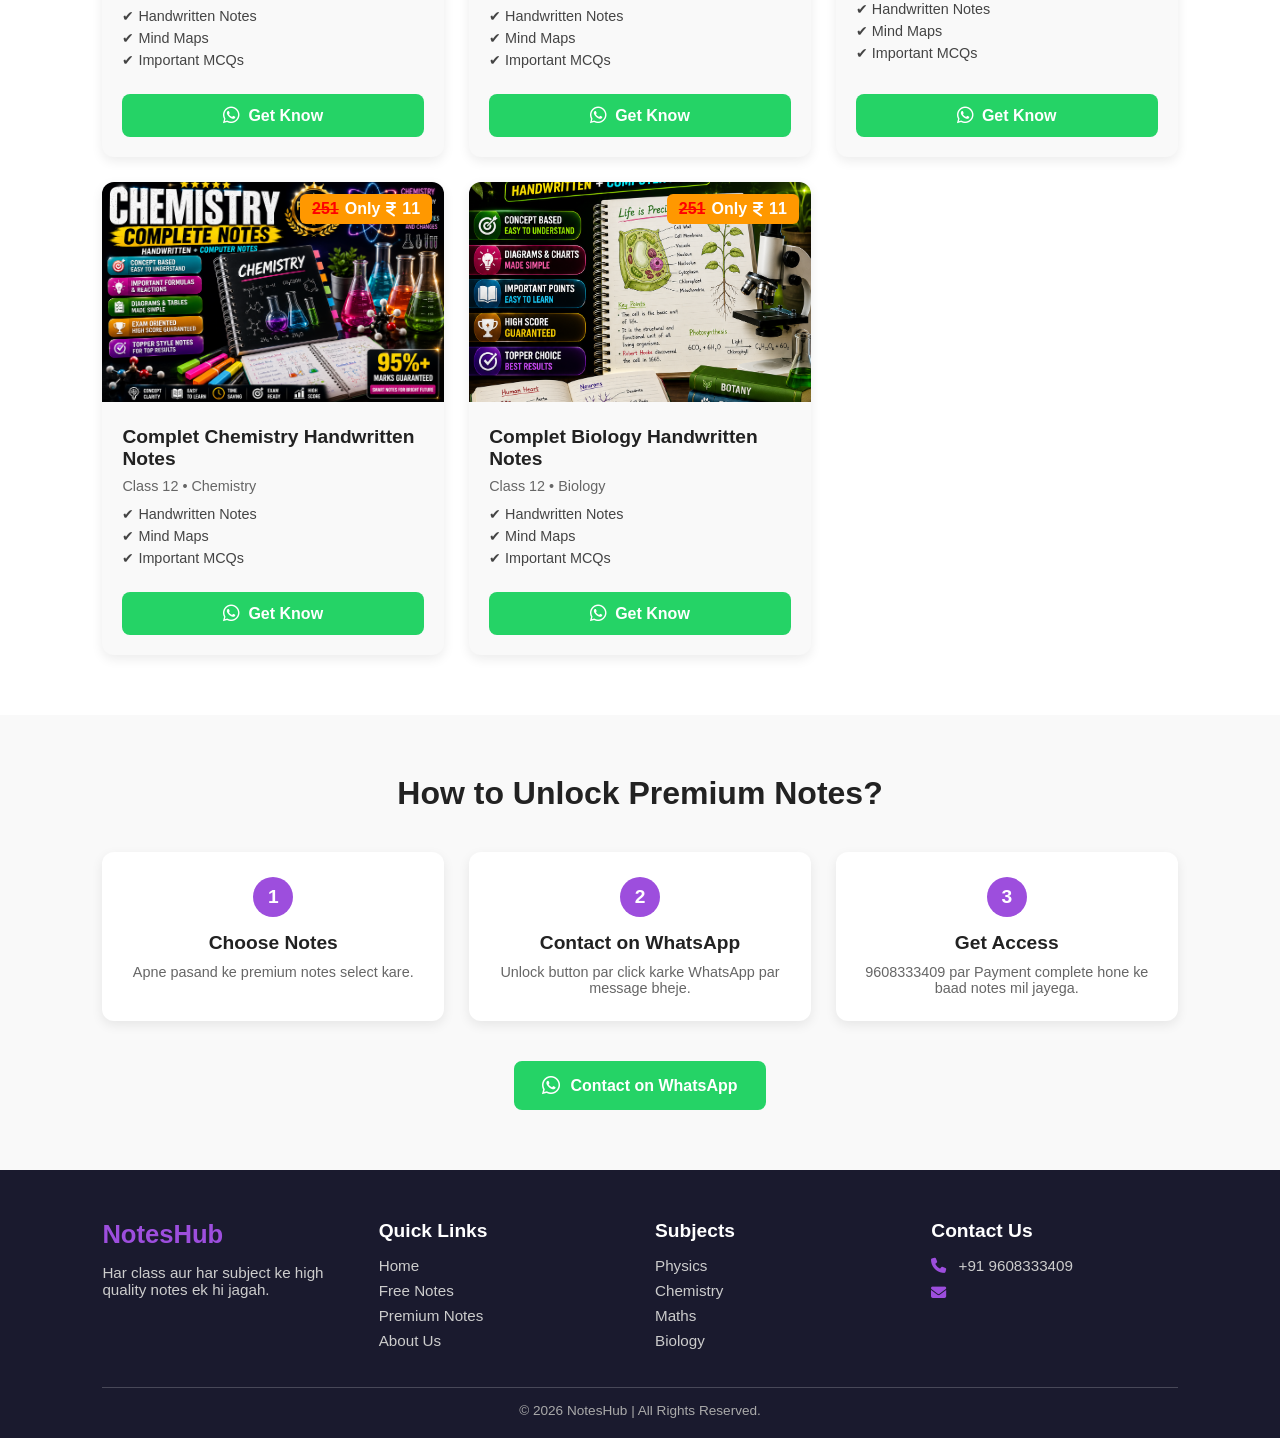
==== commit 5ab568cd: "Update index.html" ====
--- a/index.html
+++ b/index.html
@@ -7,6 +7,7 @@
     <link rel="stylesheet"
 href="https://cdnjs.cloudflare.com/ajax/libs/font-awesome/6.6.0/css/all.min.css">
 <link rel="stylesheet" href="style.css">
+    <meta name="google-site-verification" content="oLoUNAJVy_4OS2eMPWwUODbHjyvMQQoSH7Qiew53UKk" />
 </head>
 <body>
     
@@ -1807,4 +1808,4 @@
 <!-- ================= FLOATING CALL BUTTON END ================= -->
 <script src="script.js"></script>
 </body>
-</html>+</html>
--- a/style.css
+++ b/style.css
@@ -0,0 +1,1105 @@
+/* ========== GLOBAL RESET ========== */
+* {
+    margin: 0;
+    padding: 0;
+    box-sizing: border-box;
+    font-family: Arial, sans-serif;
+}
+
+body {
+    background: #0b0f1a;
+}
+
+
+
+/* Default Light Mode */
+
+
+/* ========== NAVBAR ========== */
+.navbar {
+    display: flex;
+    align-items: center;
+    justify-content: space-between;
+
+    padding: 15px 40px;
+    background: rgba(10, 12, 25, 0.7);
+    backdrop-filter: blur(10px);
+    -webkit-backdrop-filter: blur(10px);
+
+    position: fixed;
+    top: 0;
+    z-index: 1000;
+width: 100vw;
+    border-bottom: 1px solid rgba(255, 255, 255, 0.08);
+}
+
+/* ========== LOGO ========== */
+.logo {
+    display: flex;
+    align-items: center;
+    gap: 10px;
+    color: white;
+}
+
+.logo i {
+    font-size: 22px;
+    color: #7c5cff;
+}
+
+.logo h2 {
+    font-size: 20px;
+    font-weight: 700;
+}
+
+/* ========== NAV LINKS ========== */
+.nav-links {
+    display: flex;
+    gap: 25px;
+    list-style: none;
+}
+
+.nav-links a {
+    text-decoration: none;
+    color: rgba(255, 255, 255, 0.8);
+    font-size: 15px;
+    transition: 0.3s;
+    position: relative;
+}
+
+.nav-links a:hover {
+    color: #fff;
+}
+
+/* underline effect like image */
+.nav-links a::after {
+    content: "";
+    position: absolute;
+    left: 0;
+    bottom: -6px;
+    width: 0%;
+    height: 2px;
+    background: #7c5cff;
+    transition: 0.3s;
+}
+
+.nav-links a:hover::after {
+    width: 100%;
+}
+
+
+
+
+
+
+
+
+/* ===== HERO SECTION CSS ===== */
+/*.hero {
+    display: flex;
+    justify-content: space-between;
+    align-items: center;
+    padding: 60px 8%;
+    background-image:url("hero.png") ;
+    background-size: cover;
+    color: #fff;
+    flex-wrap: wrap;
+}*/
+.hero {
+    display: flex;
+    justify-content: space-between;
+    align-items: center;
+    padding: 60px 8%;
+    background-image: url("hero.png");
+    background-size: cover;       /* Image ko poore section mein fit karega */
+    background-repeat: no-repeat; /* Image repeat nahi hogi */
+    background-position: center;  /* Image ko center align karega */
+    color: #fff;
+    flex-wrap: wrap;
+    min-height: 100vh;
+}
+
+.hero-left {
+    flex: 1;
+    min-width: 300px;
+}
+
+.hero-left h1 {
+    font-size: 2.8rem;
+    line-height: 1.3;
+    margin-bottom: 20px;
+}
+
+.hero-left h1 span {
+    color: #9d4edd;
+}
+
+.hero-left p {
+    font-size: 1.1rem;
+    margin-bottom: 12px;
+    color: #ddd;
+}
+
+
+
+.stats {
+    display: flex;
+    gap: 25px;
+    margin-top: 30px;
+    flex-wrap: wrap;
+}
+
+.stat-box {
+    display: flex;
+    align-items: center;
+    gap: 12px;
+    background: rgba(255,255,255,0.1);
+    padding: 15px 20px;
+    border-radius: 8px;
+    transition: 0.3s;
+}
+
+.stat-box:hover {
+    background: rgba(255,255,255,0.2);
+}
+
+.stat-box h2 {
+    font-size: 1.5rem;
+    margin: 0;
+    color: #fff;
+}
+
+.stat-box p {
+    margin: 0;
+    font-size: 0.9rem;
+    color: #ccc;
+}
+
+.hero-right {
+    flex: 1;
+    text-align: center;
+    min-width: 300px;
+}
+
+.hero-right img {
+    max-width: 100%;
+    height: auto;
+}
+
+/* ===== RESPONSIVE DESIGN ===== */
+@media (max-width: 992px) {
+    .hero {
+        flex-direction: column;
+        text-align: center;
+    }
+
+    .hero-left h1 {
+        font-size: 2.2rem;
+    }
+
+    
+    .stats {
+        justify-content: center;
+    }
+}
+
+@media (max-width: 576px) {
+    .hero {
+        padding: 40px 5%;
+    }
+
+    .hero-left h1 {
+        font-size: 1.8rem;
+    }
+
+    .stat-box {
+        flex: 1 1 100%;
+        justify-content: center;
+    }
+}
+
+
+
+/* ===== CLASS SECTION CSS ===== */
+.class-section {
+    padding: 60px 8%;
+    text-align: center;
+    background: #f9f9f9;
+}
+
+.class-section h2 {
+    font-size: 2rem;
+    margin-bottom: 30px;
+    color: #222;
+    font-weight: 600;
+}
+
+.class-container {
+    display: flex;
+    flex-wrap: wrap;
+    justify-content: center;
+    gap: 15px;
+}
+
+.class-btn {
+    padding: 12px 24px;
+    font-size: 1rem;
+    border: 2px solid #9d4edd;
+    border-radius: 6px;
+    background: #fff;
+    color: #9d4edd;
+    cursor: pointer;
+    transition: all 0.3s ease;
+}
+
+.class-btn:hover {
+    background: #9d4edd;
+    color: #fff;
+}
+
+.class-btn.active {
+    background: #9d4edd;
+    color: #fff;
+    font-weight: 600;
+    box-shadow: 0 4px 10px rgba(157, 78, 221, 0.3);
+}
+.class-btn:active{
+    background: #00c853;
+    color: white;
+}
+.class-btn.noactive:active{
+    background-color: red;
+    color: white;
+}
+
+/* ===== RESPONSIVE DESIGN ===== */
+@media (max-width: 992px) {
+    .class-btn {
+        flex: 1 1 calc(33.33% - 20px);
+        text-align: center;
+    }
+}
+
+@media (max-width: 576px) {
+    .class-btn {
+        flex: 1 1 calc(50% - 15px);
+        font-size: 0.9rem;
+        padding: 10px 18px;
+    }
+
+    .class-section h2 {
+        font-size: 1.6rem;
+    }
+}
+
+
+
+
+
+
+/* ===== SUBJECT SECTION CSS ===== */
+.subject-section {
+    padding: 60px 8%;
+    text-align: center;
+    background: #fff;
+}
+
+.subject-section h2 {
+    font-size: 2rem;
+    margin-bottom: 30px;
+    color: #222;
+    font-weight: 600;
+}
+
+.subject-container {
+    display: grid;
+    grid-template-columns: repeat(auto-fit, minmax(160px, 1fr));
+    gap: 20px;
+}
+
+.subject-card {
+    background: #f9f9f9;
+    border-radius: 10px;
+    padding: 30px 20px;
+    text-align: center;
+    color: #333;
+    cursor: pointer;
+    transition: all 0.3s ease;
+    box-shadow: 0 4px 10px rgba(0,0,0,0.05);
+}
+
+.subject-card i {
+    font-size: 2.5rem;
+    color: #9d4edd;
+    margin-bottom: 15px;
+    transition: 0.3s;
+}
+
+.subject-card h3 {
+    font-size: 1.2rem;
+    font-weight: 600;
+    margin: 0;
+}
+
+.subject-card:hover {
+    background: #9d4edd;
+    color: #fff;
+    transform: translateY(-5px);
+    box-shadow: 0 6px 15px rgba(157,78,221,0.3);
+}
+
+.subject-card:hover i {
+    color: #fff;
+}
+
+/* ===== RESPONSIVE DESIGN ===== */
+@media (max-width: 768px) {
+    .subject-section h2 {
+        font-size: 1.6rem;
+    }
+
+    .subject-card {
+        padding: 20px 15px;
+    }
+
+    .subject-card i {
+        font-size: 2rem;
+    }
+
+    .subject-card h3 {
+        font-size: 1rem;
+    }
+}
+
+
+.class-btn.pre{
+    padding: 12px 24px;
+    font-size: 1rem;
+    font-weight: 600;
+    color: #fff;
+    background: linear-gradient(135deg, #6a11cb, #2575fc);
+    border: none;
+    border-radius: 6px;
+    cursor: pointer;
+    position: relative;
+    overflow: hidden;
+    box-shadow: 0 8px 20px rgba(37, 117, 252, 0.4);
+    transition: all 0.3s ease;
+}
+
+/* hover effect */
+.class-btn.pre:hover{
+    transform: translateY(-3px);
+    box-shadow: 0 12px 25px rgba(106, 17, 203, 0.5);
+}
+
+/* shine effect */
+.class-btn.pre::before{
+    content: "";
+    position: absolute;
+    top: 0;
+    left: -75%;
+    width: 50%;
+    height: 100%;
+    background: rgba(255,255,255,0.3);
+    transform: skewX(-25deg);
+}
+
+.class-btn.pre:hover::before{
+    animation: shine 0.7s;
+}
+
+@keyframes shine{
+    100%{
+        left: 130%;
+    }
+}
+
+
+
+
+/* ===== FREE NOTES SECTION CSS ===== */
+.free-notes {
+    padding: 60px 8%;
+    background: #f9f9f9;
+}
+
+.section-title {
+    display: flex;
+    justify-content: space-between;
+    align-items: center;
+    margin-bottom: 30px;
+}
+
+.section-title h2 {
+    font-size: 2rem;
+    font-weight: 600;
+    color: #222;
+}
+
+.section-title a {
+    color: #9d4edd;
+    font-weight: 500;
+    text-decoration: none;
+    transition: 0.3s;
+}
+
+.section-title a:hover {
+    text-decoration: underline;
+}
+
+/* Notes Container */
+.notes-container {
+    display: grid;
+    grid-template-columns: repeat(auto-fit, minmax(250px, 1fr));
+    gap: 25px;
+}
+
+/* Note Card */
+.note-card {
+    background: #fff;
+    border-radius: 12px;
+    overflow: hidden;
+    box-shadow: 0 4px 12px rgba(0,0,0,0.08);
+    transition: all 0.3s ease;
+    display: flex;
+    flex-direction: column;
+}
+
+.note-card:hover {
+    transform: translateY(-6px);
+    box-shadow: 0 6px 18px rgba(157,78,221,0.25);
+}
+
+/* Card Image */
+.card-image {
+    position: relative;
+}
+
+.card-image img {
+    width: 100%;
+    height: 200px;
+    object-fit: cover;
+}
+
+.card-image .tag {
+    position: absolute;
+    top: 12px;
+    left: 12px;
+    background: #00c853;
+    color: #fff;
+    font-size: 0.8rem;
+    font-weight: 600;
+    padding: 4px 10px;
+    border-radius: 6px;
+}
+
+/* Card Content */
+.card-content {
+    padding: 18px;
+    flex: 1;
+    display: flex;
+    flex-direction: column;
+    justify-content: space-between;
+}
+
+.card-content h3 {
+    font-size: 1.1rem;
+    font-weight: 600;
+    margin-bottom: 8px;
+    color: #222;
+}
+
+.card-content p {
+    font-size: 0.9rem;
+    color: #666;
+    margin-bottom: 15px;
+}
+
+/* Card Footer */
+.card-footer {
+    display: flex;
+    justify-content: space-between;
+    align-items: center;
+    font-size: 0.9rem;
+    color: #555;
+}
+
+.card-footer i {
+    margin-right: 6px;
+    color: #9d4edd;
+}
+
+.card-footer a {
+    color: #9d4edd;
+    font-size: 1.1rem;
+    transition: 0.3s;
+}
+
+.card-footer a:hover {
+    color: #7b2cbf;
+}
+.open-note{
+    width: 100px;
+    padding: 4px;
+    background: #9d4edd;
+    color: white;
+    border: 1px solid transparent;
+    border-radius: 5px;
+    font-size: 18px;
+    font-weight: 500;
+}
+
+.open-note:active{
+background: #00c853;
+color: white;
+}
+
+
+
+.hindi-btn{
+    background: #ff9800;
+    color: #fff;
+    padding: 8px 12px;
+    border: none;
+    border-radius: 6px;
+    font-size: 13px;
+    cursor: pointer;
+    white-space: nowrap;
+    transition: 0.2s ease;
+}
+
+.hindi-btn:hover{
+    background: #e68900;
+    transform: scale(1.05);
+}
+.hindi-btn:active{
+    background: #00c853;
+    color: white;
+}
+
+
+/* ===== RESPONSIVE DESIGN ===== */
+@media (max-width: 768px) {
+    .section-title h2 {
+        font-size: 1.6rem;
+    }
+
+    .notes-container {
+        gap: 20px;
+    }
+
+    .card-image img {
+        height: 140px;
+    }
+}
+
+@media (max-width: 576px) {
+    .section-title {
+        flex-direction: column;
+        gap: 10px;
+    }
+
+    .notes-container {
+        grid-template-columns: 1fr;
+    }
+
+    .card-content h3 {
+        font-size: 1rem;
+    }
+}
+.card-image img{
+    height: 250px;
+}
+
+
+
+
+
+/* ===== PREMIUM NOTES SECTION CSS ===== */
+.premium-notes {
+    padding: 60px 8%;
+    background: #fff;
+}
+
+.section-title {
+    display: flex;
+    justify-content: space-between;
+    align-items: center;
+    margin-bottom: 30px;
+}
+
+.section-title h2 {
+    font-size: 2rem;
+    font-weight: 600;
+    color: #222;
+}
+
+.section-title a {
+    color: #9d4edd;
+    font-weight: 500;
+    text-decoration: none;
+    transition: 0.3s;
+}
+
+.section-title a:hover {
+    text-decoration: underline;
+}
+
+/* Premium Notes Container */
+.notes-container {
+    display: grid;
+    grid-template-columns: repeat(auto-fit, minmax(280px, 1fr));
+    gap: 25px;
+}
+
+/* Premium Card */
+.premium-card {
+    background: #f9f9f9;
+    border-radius: 12px;
+    overflow: hidden;
+    box-shadow: 0 4px 12px rgba(0,0,0,0.08);
+    transition: all 0.3s ease;
+    display: flex;
+    flex-direction: column;
+}
+
+.premium-card:hover {
+    transform: translateY(-6px);
+    box-shadow: 0 6px 18px rgba(157,78,221,0.25);
+}
+
+/* Premium Image */
+.premium-image {
+    position: relative;
+}
+
+.premium-image img {
+    width: 100%;
+    height: 220px;
+    object-fit: cover;
+}
+
+.premium-tag {
+    position: absolute;
+    top: 12px;
+    right: 12px;
+    background: #ff9800;
+    color: #fff;
+    font-size: 1rem;
+    font-weight: 600;
+    padding: 6px 12px;
+    border-radius: 6px;
+    display: flex;
+    align-items: center;
+    gap: 6px;
+}
+
+.premium-tag i {
+    color: #fff;
+}
+
+/* Premium Content */
+.premium-content {
+    padding: 20px;
+    flex: 1;
+    display: flex;
+    flex-direction: column;
+    justify-content: space-between;
+}
+
+.premium-content h3 {
+    font-size: 1.2rem;
+    font-weight: 600;
+    margin-bottom: 8px;
+    color: #222;
+}
+
+.premium-content p {
+    font-size: 0.9rem;
+    color: #666;
+    margin-bottom: 12px;
+}
+
+.premium-content ul {
+    list-style: none;
+    padding: 0;
+    margin: 0 0 20px 0;
+}
+
+.premium-content ul li {
+    font-size: 0.9rem;
+    color: #444;
+    margin-bottom: 6px;
+}
+
+/* Unlock Button */
+.unlock-btn {
+    display: inline-flex;
+    align-items: center;
+    justify-content: center;
+    gap: 8px;
+    background: #25d366; /* WhatsApp green */
+    color: #fff;
+    font-size: 1rem;
+    font-weight: 600;
+    padding: 12px 20px;
+    border-radius: 8px;
+    text-decoration: none;
+    transition: 0.3s;
+}
+
+.unlock-btn:hover {
+    background: #1ebe5d;
+    transform: scale(1.05);
+}
+
+.unlock-btn i {
+    font-size: 1.2rem;
+}
+
+del{
+    color: red;
+}
+.ruppy{
+    color: #00c853;
+}
+
+/* ===== RESPONSIVE DESIGN ===== */
+@media (max-width: 768px) {
+    .section-title h2 {
+        font-size: 1.6rem;
+    }
+
+    .premium-image img {
+        height: 250px;
+    }
+
+    .premium-content h3 {
+        font-size: 1.1rem;
+    }
+}
+
+@media (max-width: 576px) {
+    .section-title {
+        flex-direction: column;
+        gap: 10px;
+    }
+
+    .notes-container {
+        grid-template-columns: 1fr;
+    }
+
+    .premium-content h3 {
+        font-size: 1rem;
+    }
+}
+
+
+
+
+/* ===== UNLOCK SECTION CSS ===== */
+.unlock-section {
+    padding: 60px 8%;
+    text-align: center;
+    background: #f9f9f9;
+}
+
+.unlock-section h2 {
+    font-size: 2rem;
+    font-weight: 600;
+    margin-bottom: 40px;
+    color: #222;
+}
+
+/* Steps Container */
+.steps-container {
+    display: grid;
+    grid-template-columns: repeat(auto-fit, minmax(220px, 1fr));
+    gap: 25px;
+    margin-bottom: 40px;
+}
+
+/* Step Card */
+.step-card {
+    background: #fff;
+    border-radius: 12px;
+    padding: 25px 20px;
+    box-shadow: 0 4px 12px rgba(0,0,0,0.08);
+    transition: all 0.3s ease;
+}
+
+.step-card:hover {
+    transform: translateY(-6px);
+    box-shadow: 0 6px 18px rgba(157,78,221,0.25);
+}
+
+.step-number {
+    width: 40px;
+    height: 40px;
+    background: #9d4edd;
+    color: #fff;
+    font-size: 1.2rem;
+    font-weight: 600;
+    border-radius: 50%;
+    display: flex;
+    align-items: center;
+    justify-content: center;
+    margin: 0 auto 15px auto;
+}
+
+.step-card h3 {
+    font-size: 1.2rem;
+    font-weight: 600;
+    margin-bottom: 10px;
+    color: #222;
+}
+
+.step-card p {
+    font-size: 0.9rem;
+    color: #666;
+}
+
+/* WhatsApp Button */
+.main-whatsapp-btn {
+    display: inline-flex;
+    align-items: center;
+    justify-content: center;
+    gap: 10px;
+    background: #25d366;
+    color: #fff;
+    font-size: 1rem;
+    font-weight: 600;
+    padding: 14px 28px;
+    border-radius: 8px;
+    text-decoration: none;
+    transition: 0.3s;
+}
+
+.main-whatsapp-btn:hover {
+    background: #1ebe5d;
+    transform: scale(1.05);
+}
+
+.main-whatsapp-btn i {
+    font-size: 1.3rem;
+}
+
+/* ===== RESPONSIVE DESIGN ===== */
+@media (max-width: 768px) {
+    .unlock-section h2 {
+        font-size: 1.6rem;
+    }
+
+    .step-card h3 {
+        font-size: 1.1rem;
+    }
+}
+
+@media (max-width: 576px) {
+    .steps-container {
+        grid-template-columns: 1fr;
+    }
+
+    .step-card {
+        padding: 20px 15px;
+    }
+
+    .main-whatsapp-btn {
+        width: 100%;
+        font-size: 0.95rem;
+    }
+}
+
+
+
+/* ===== FOOTER CSS ===== */
+footer {
+    background: #1a1a2e;
+    color: #fff;
+    padding: 50px 8% 20px;
+    font-size: 0.95rem;
+}
+
+.footer-container {
+    display: grid;
+    grid-template-columns: repeat(auto-fit, minmax(220px, 1fr));
+    gap: 30px;
+    margin-bottom: 30px;
+}
+
+/* Footer Box */
+.footer-box h2 {
+    font-size: 1.6rem;
+    margin-bottom: 15px;
+    color: #9d4edd;
+}
+
+.footer-box h3 {
+    font-size: 1.2rem;
+    margin-bottom: 15px;
+    color: #fff;
+}
+
+.footer-box p {
+    color: #ccc;
+    margin-bottom: 10px;
+}
+
+.footer-box ul {
+    list-style: none;
+    padding: 0;
+    margin: 0;
+}
+
+.footer-box ul li {
+    margin-bottom: 8px;
+}
+
+.footer-box ul li a {
+    color: #ccc;
+    text-decoration: none;
+    transition: 0.3s;
+}
+
+.footer-box ul li a:hover {
+    color: #9d4edd;
+}
+
+/* Contact Icons */
+.footer-box i {
+    margin-right: 8px;
+    color: #9d4edd;
+}
+
+/* Social Icons */
+.social-icons {
+    text-align: center;
+    margin-bottom: 20px;
+}
+
+.social-icons a {
+    display: inline-block;
+    margin: 0 8px;
+    color: #fff;
+    font-size: 1.1rem;
+    background: #9d4edd;
+    padding: 15px;
+    border-radius: 50%;
+    transition: 0.3s;
+}
+
+.social-icons a:hover {
+    background: #7b2cbf;
+    transform: scale(1.1);
+}
+
+/* Copyright */
+.copyright {
+    text-align: center;
+    border-top: 1px solid rgba(255,255,255,0.2);
+    padding-top: 15px;
+    font-size: 0.85rem;
+    color: #aaa;
+}
+
+/* ===== RESPONSIVE DESIGN ===== */
+@media (max-width: 768px) {
+    .footer-container {
+        gap: 20px;
+    }
+
+    .footer-box h2 {
+        font-size: 1.4rem;
+    }
+
+    .footer-box h3 {
+        font-size: 1.1rem;
+    }
+}
+
+@media (max-width: 576px) {
+    footer {
+        padding: 40px 5% 15px;
+    }
+
+    .footer-container {
+        grid-template-columns: 1fr;
+        text-align: center;
+    }
+
+    .footer-box p,
+    .footer-box ul li a {
+        font-size: 0.9rem;
+    }
+}
+
+
+
+/* ===== FLOATING CALL BUTTON CSS ===== */
+.floating-call {
+    position: fixed;
+    bottom: 20px;
+    right: 20px;
+    background: #25d366; /* WhatsApp-style green */
+    color: #fff;
+    font-size: 1.4rem;
+    padding: 14px 16px;
+    border-radius: 50%;
+    text-decoration: none;
+    box-shadow: 0 4px 12px rgba(0,0,0,0.3);
+    transition: all 0.3s ease;
+    z-index: 9999; /* Always on top */
+}
+
+.floating-call:hover {
+    background: #1ebe5d;
+    transform: scale(1.1);
+}
+
+.floating-call i {
+    margin: 0;
+}
+
+
+
+.floating-call {
+    position: fixed;
+    bottom: 25px;
+    right: 25px;
+    width: 60px;
+    height: 60px;
+    background: #25d366;
+    color: white;
+    border-radius: 50%;
+    display: flex;
+    justify-content: center;
+    align-items: center;
+    font-size: 24px;
+    text-decoration: none;
+    box-shadow: 0 10px 25px rgba(0,0,0,0.2);
+
+    /* smooth animation */
+    animation: pulse 1.8s infinite ease-in-out;
+}
+
+/* icon hover effect */
+.floating-call:hover {
+    transform: scale(1.1);
+    transition: 0.3s ease;
+}
+
+/* pulse animation */
+@keyframes pulse {
+    0% {
+        transform: scale(1);
+        box-shadow: 0 0 0 0 rgba(37, 211, 102, 0.6);
+    }
+    70% {
+        transform: scale(1.05);
+        box-shadow: 0 0 0 20px rgba(37, 211, 102, 0);
+    }
+    100% {
+        transform: scale(1);
+        box-shadow: 0 0 0 0 rgba(37, 211, 102, 0);
+    }
+}
